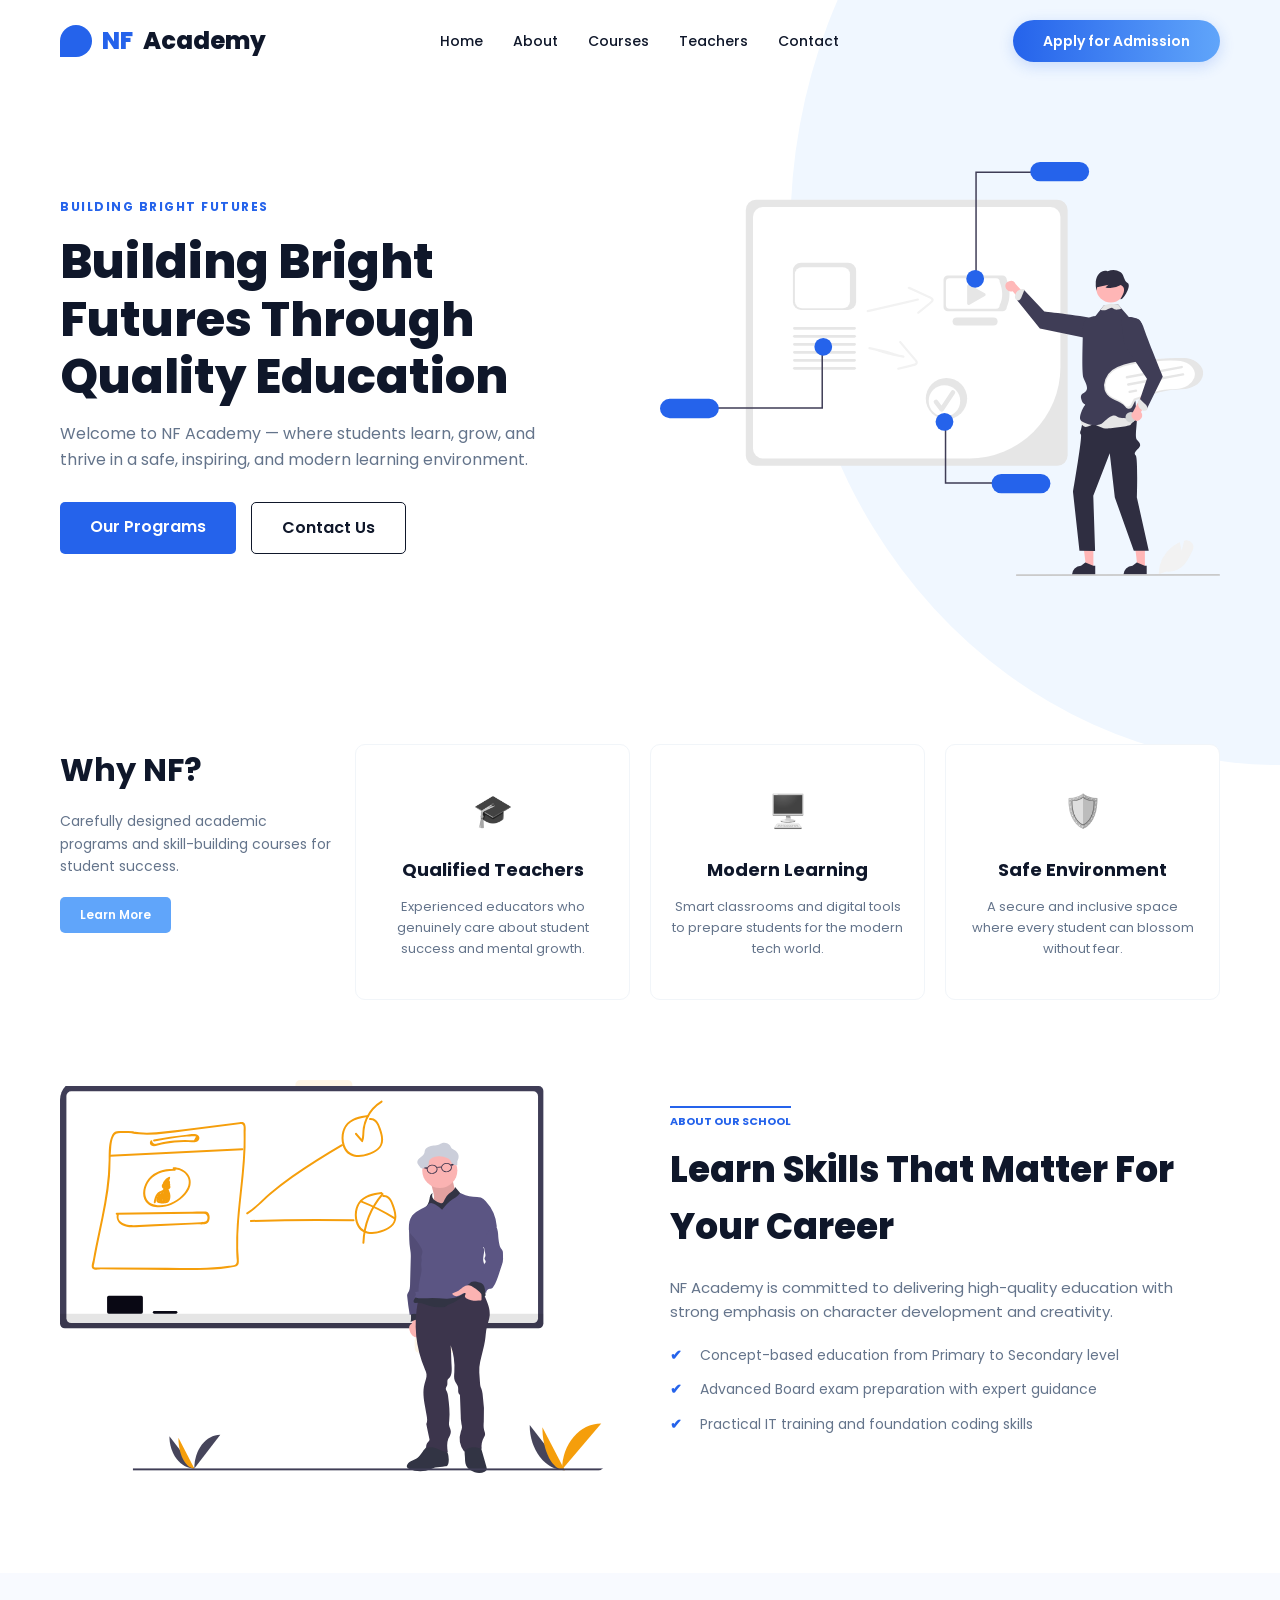
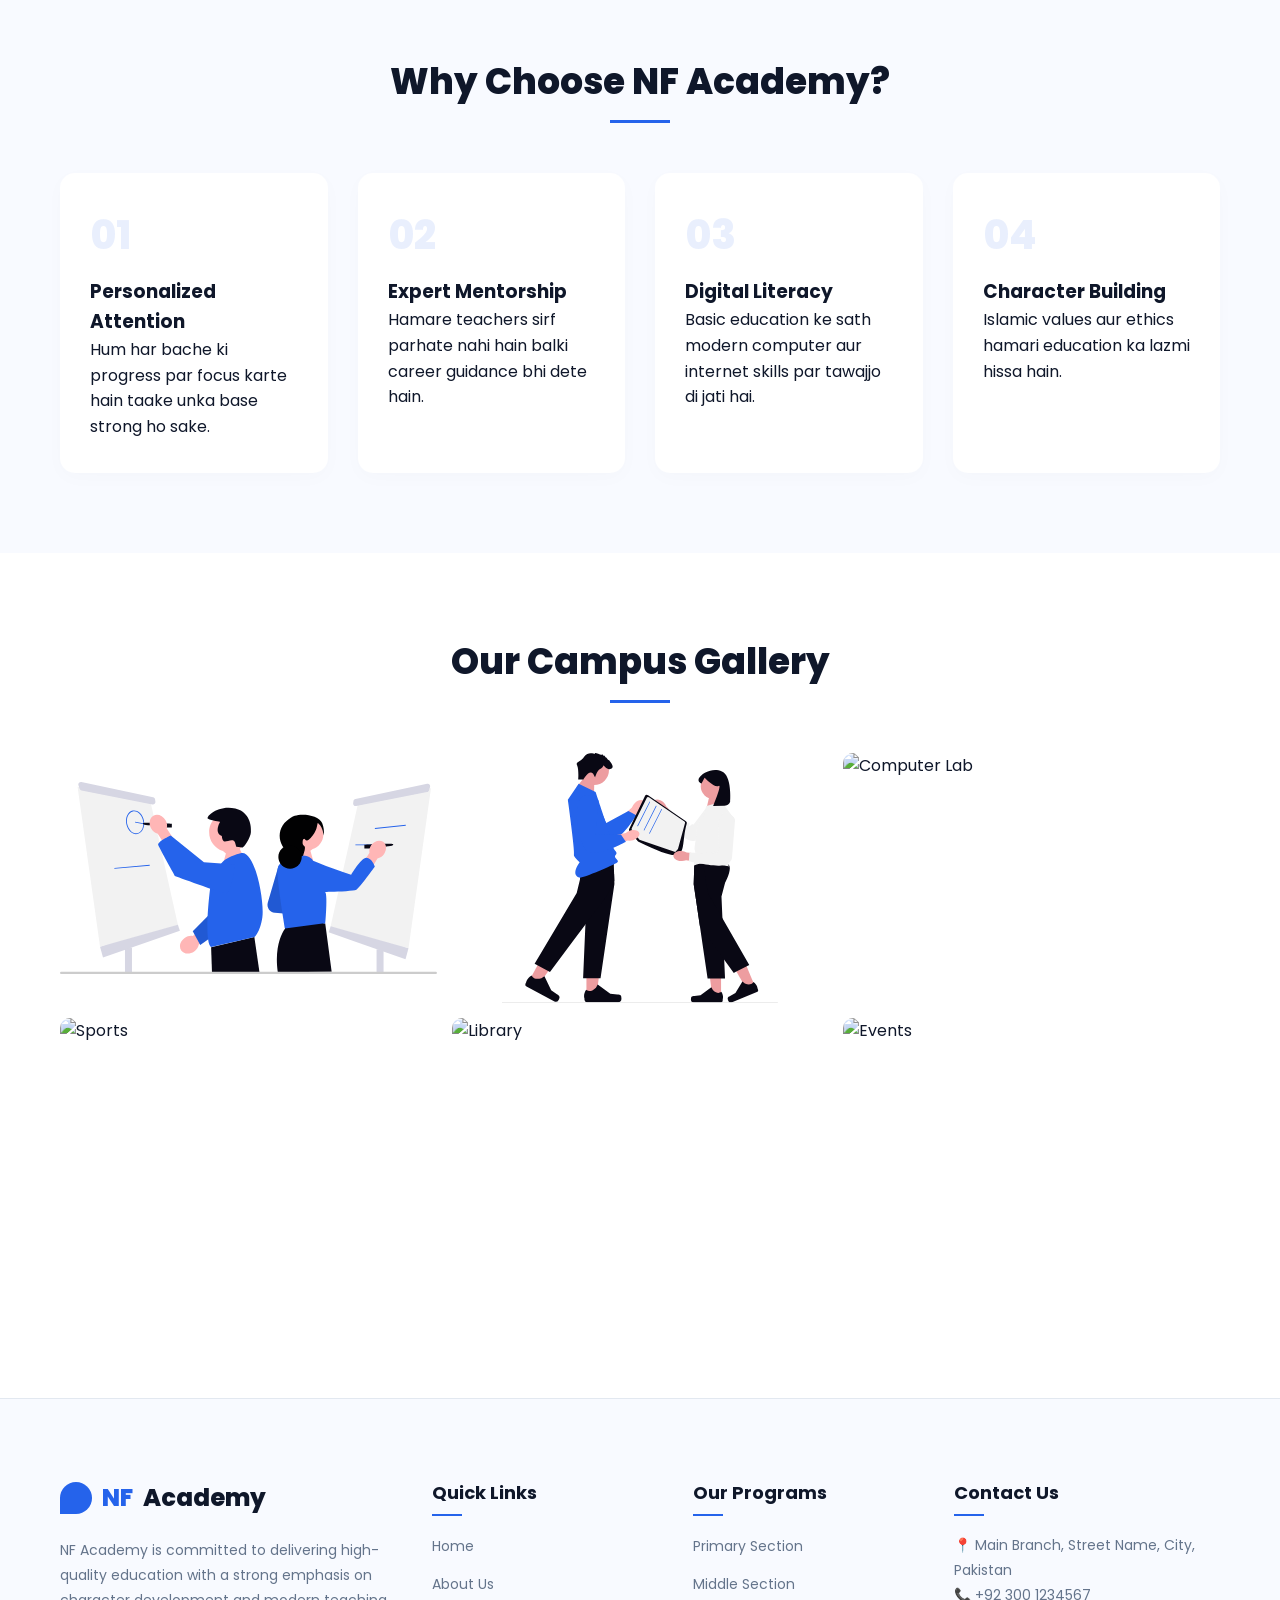
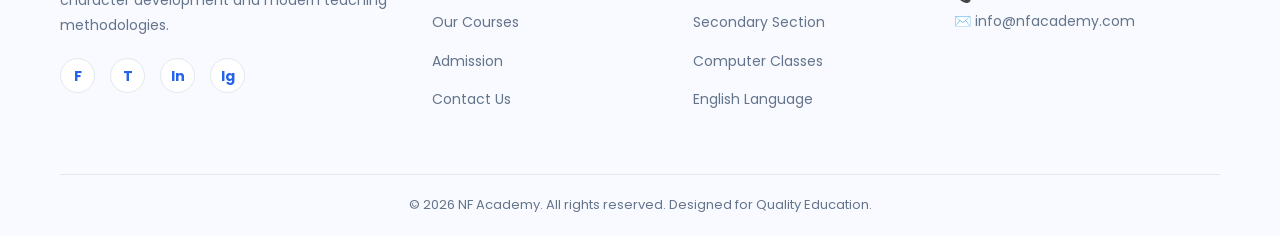
==== index.html @ ee972e34 "project init with home page designed" ====
<!DOCTYPE html>
<html lang="en">

<head>
    <meta charset="UTF-8">
    <meta name="viewport" content="width=device-width, initial-scale=1.0">
    <title>NF Academy - Quality Education</title>
    <link href="https://fonts.googleapis.com/css2?family=Poppins:wght@300;400;500;600;700;800&display=swap"
        rel="stylesheet">
    
    <link rel="stylesheet" href="style.css">
</head>

<body>

    <div class="bg-shape"></div>

    <header>
        <div class="container header-inner">
            <div class="logo">
                <div class="logo-icon"></div> <span>NF</span> Academy
            </div>
            <nav>
                <ul>
                    <li><a href="#">Home</a></li>
                    <li><a href="#">About</a></li>
                    <li><a href="#">Courses</a></li>
                    <li><a href="#">Teachers</a></li>
                    <li><a href="#">Contact</a></li>
                </ul>
            </nav>
            <a href="#" class="btn-cta">Apply for Admission</a>
        </div>
    </header>

    <section class="hero">
        <div class="container hero-grid">
            <div class="hero-content">
                <span>Building Bright Futures</span>
                <h1>Building Bright Futures Through Quality Education</h1>
                <p>Welcome to NF Academy — where students learn, grow, and thrive in a safe, inspiring, and modern
                    learning environment.</p>
                <div class="hero-btns">
                    <a href="#" class="btn-fill">Our Programs</a>
                    <a href="#" class="btn-outline">Contact Us</a>
                </div>
            </div>
            <div class="hero-img">
                <img src="undraw_teaching_58yg.svg"
                    alt="NF Academy Education">
            </div>
        </div>
    </section>

    <section class="features">
        <div class="container features-grid">
            <div class="feat-intro">
                <h2>Why NF?</h2>
                <p>Carefully designed academic programs and skill-building courses for student success.</p>
                <a href="#" class="btn-link">Learn More</a>
            </div>

            <div class="feat-card">
                <span class="icon">🎓</span>
                <h3>Qualified Teachers</h3>
                <p>Experienced educators who genuinely care about student success and mental growth.</p>
            </div>

            <div class="feat-card">
                <span class="icon">🖥️</span>
                <h3>Modern Learning</h3>
                <p>Smart classrooms and digital tools to prepare students for the modern tech world.</p>
            </div>

            <div class="feat-card">
                <span class="icon">🛡️</span>
                <h3>Safe Environment</h3>
                <p>A secure and inclusive space where every student can blossom without fear.</p>
            </div>
        </div>
    </section>

    <section class="container about-us">
        <div class="about-img">
            <img src="undraw_professor_d7zn.svg"
                alt="About Us NF Academy">
        </div>
        <div class="about-content">
            <span class="label">ABOUT OUR SCHOOL</span>
            <h2>Learn Skills That Matter For Your Career</h2>
            <p>NF Academy is committed to delivering high-quality education with strong emphasis on character
                development and creativity.</p>
            <ul class="about-list">
                <li>Concept-based education from Primary to Secondary level</li>
                <li>Advanced Board exam preparation with expert guidance</li>
                <li>Practical IT training and foundation coding skills</li>
            </ul>
        </div>
    </section>

    <section class="why-choose">
        <div class="container">
            <div class="section-header">
                <h2>Why Choose NF Academy?</h2>
                <div class="line"></div>
            </div>

            <div class="why-grid">
                <div class="why-card">
                    <span class="count">01</span>
                    <h3>Personalized Attention</h3>
                    <p>Hum har bache ki progress par focus karte hain taake unka base strong ho sake.</p>
                </div>
                <div class="why-card">
                    <span class="count">02</span>
                    <h3>Expert Mentorship</h3>
                    <p>Hamare teachers sirf parhate nahi hain balki career guidance bhi dete hain.</p>
                </div>
                <div class="why-card">
                    <span class="count">03</span>
                    <h3>Digital Literacy</h3>
                    <p>Basic education ke sath modern computer aur internet skills par tawajjo di jati hai.</p>
                </div>
                <div class="why-card">
                    <span class="count">04</span>
                    <h3>Character Building</h3>
                    <p>Islamic values aur ethics hamari education ka lazmi hissa hain.</p>
                </div>
            </div>
        </div>
    </section>

    <section class="gallery">
        <div class="container">
            <div class="section-header">
                <h2>Our Campus Gallery</h2>
                <div class="line"></div>
            </div>
            <div class="gallery-grid">
                <div class="gallery-item">
                    <img src="undraw_working-together_r43a.svg"
                        alt="Classroom">
                    <div class="gallery-overlay">Modern Classrooms</div>
                </div>
                <div class="gallery-item">
                    <img src="undraw_sharing-knowledge_2jx3.svg"
                        alt="Students">
                    <div class="gallery-overlay">Learning Environment</div>
                </div>
                <div class="gallery-item">
                    <img src="https://images.unsplash.com/photo-1531297484001-80022131f5a1?auto=format&fit=crop&w=500"
                        alt="Computer Lab">
                    <div class="gallery-overlay">Computer Lab</div>
                </div>
                <div class="gallery-item">
                    <img src="https://images.unsplash.com/photo-1544367567-0f2fcb009e0b?auto=format&fit=crop&w=500"
                        alt="Sports">
                    <div class="gallery-overlay">Co-curricular Activities</div>
                </div>
                <div class="gallery-item">
                    <img src="https://images.unsplash.com/photo-1523050854058-8df90110c9f1?auto=format&fit=crop&w=500"
                        alt="Library">
                    <div class="gallery-overlay">Academy Library</div>
                </div>
                <div class="gallery-item">
                    <img src="https://images.unsplash.com/photo-1516321318423-f06f85e504b3?auto=format&fit=crop&w=500"
                        alt="Events">
                    <div class="gallery-overlay">Annual Events</div>
                </div>
            </div>
        </div>
    </section>

    <footer>
        <div class="container">
            <div class="footer-grid">
                <div class="footer-col">
                    <div class="logo" style="margin-bottom: 20px;">
                        <div class="logo-icon"></div> <span>NF</span> Academy
                    </div>
                    <p>NF Academy is committed to delivering high-quality education with a strong emphasis on character
                        development and modern teaching methodologies.</p>
                    <div class="footer-social">
                        <a href="#" class="social-icon">F</a>
                        <a href="#" class="social-icon">T</a>
                        <a href="#" class="social-icon">In</a>
                        <a href="#" class="social-icon">Ig</a>
                    </div>
                </div>

                <div class="footer-col">
                    <h4>Quick Links</h4>
                    <ul>
                        <li><a href="#">Home</a></li>
                        <li><a href="#about">About Us</a></li>
                        <li><a href="#courses">Our Courses</a></li>
                        <li><a href="#">Admission</a></li>
                        <li><a href="#">Contact Us</a></li>
                    </ul>
                </div>

                <div class="footer-col">
                    <h4>Our Programs</h4>
                    <ul>
                        <li><a href="#">Primary Section</a></li>
                        <li><a href="#">Middle Section</a></li>
                        <li><a href="#">Secondary Section</a></li>
                        <li><a href="#">Computer Classes</a></li>
                        <li><a href="#">English Language</a></li>
                    </ul>
                </div>

                <div class="footer-col">
                    <h4>Contact Us</h4>
                    <p>📍 Main Branch, Street Name, City, Pakistan</p>
                    <p>📞 +92 300 1234567</p>
                    <p>✉️ info@nfacademy.com</p>
                </div>
            </div>

            <div class="footer-bottom">
                <p>&copy; 2026 NF Academy. All rights reserved. Designed for Quality Education.</p>
            </div>
        </div>
    </footer>

</body>

</html>
---- style.css ----
/* --- VARIABLES & RESET --- */
        :root {
            --primary: #2563eb;
            /* Modern Blue */
            --primary-dark: #1d4ed8;
            --accent: #60a5fa;
            /* Light Blue */
            --dark-blue: #0f172a;
            /* Headings */
            --text-gray: #64748b;
            --bg-light: #f8faff;
            --white: #ffffff;
        }

        * {
            margin: 0;
            padding: 0;
            box-sizing: border-box;
        }

        body {
            font-family: 'Poppins', sans-serif;
            color: var(--dark-blue);
            background: var(--white);
            overflow-x: hidden;
            line-height: 1.6;
        }

        .container {
            max-width: 1200px;
            margin: 0 auto;
            padding: 0 20px;
            position: relative;
        }

        a {
            text-decoration: none;
            transition: 0.3s;
        }

        ul {
            list-style: none;
        }

        /* --- BACKGROUND SHAPE --- */
        .bg-shape {
            position: absolute;
            top: 0;
            right: 0;
            width: 45%;
            height: 85%;
            background: #f0f7ff;
            clip-path: ellipse(85% 70% at 100% 30%);
            z-index: -1;
        }

        /* --- HEADER --- */
        header {
            padding: 20px 0;
        }

        .header-inner {
            display: flex;
            justify-content: space-between;
            align-items: center;
        }

        .logo {
            font-size: 24px;
            font-weight: 800;
            display: flex;
            align-items: center;
            gap: 10px;
        }

        .logo-icon {
            width: 32px;
            height: 32px;
            background: var(--primary);
            border-radius: 50% 50% 50% 0;
        }

        .logo span {
            color: var(--primary);
        }

        nav ul {
            display: flex;
            gap: 30px;
        }

        nav a {
            color: var(--dark-blue);
            font-weight: 500;
            font-size: 14px;
        }

        nav a:hover {
            color: var(--primary);
        }

        .btn-cta {
            background: linear-gradient(90deg, var(--primary), var(--accent));
            color: white;
            padding: 10px 30px;
            border-radius: 25px;
            font-weight: 600;
            font-size: 14px;
            box-shadow: 0 4px 15px rgba(37, 99, 235, 0.2);
        }

        .btn-cta:hover {
            transform: translateY(-2px);
        }

        /* --- HERO SECTION --- */
        .hero {
            padding: 80px 0;
        }

        .hero-grid {
            display: grid;
            grid-template-columns: 1fr 1fr;
            align-items: center;
            gap: 40px;
        }

        .hero-content span {
            color: var(--primary);
            font-size: 12px;
            font-weight: 700;
            letter-spacing: 1.5px;
            text-transform: uppercase;
        }

        .hero-content h1 {
            font-size: 48px;
            line-height: 1.2;
            margin: 15px 0;
            font-weight: 800;
        }

        .hero-content p {
            color: var(--text-gray);
            margin-bottom: 30px;
            font-size: 16px;
            max-width: 500px;
        }

        .hero-btns {
            display: flex;
            gap: 15px;
        }

        .btn-fill {
            background: var(--primary);
            color: white;
            padding: 12px 30px;
            border-radius: 5px;
            font-weight: 600;
        }

        .btn-fill:hover {
            background: var(--primary-dark);
        }

        .btn-outline {
            border: 1.5px solid var(--dark-blue);
            color: var(--dark-blue);
            padding: 12px 30px;
            border-radius: 5px;
            font-weight: 600;
        }

        .btn-outline:hover {
            background: var(--dark-blue);
            color: #fff;
        }

        .hero-img img {
            width: 100%;
            height: auto;
        }

        /* --- FEATURES --- */
        .features {
            padding: 80px 0;
        }

        .features-grid {
            display: grid;
            grid-template-columns: 1fr 1fr 1fr 1fr;
            gap: 20px;
        }

        .feat-intro h2 {
            font-size: 32px;
            margin-bottom: 15px;
            font-weight: 700;
        }

        .feat-intro p {
            color: var(--text-gray);
            font-size: 14px;
            margin-bottom: 20px;
        }

        .btn-link {
            background: var(--accent);
            color: white;
            padding: 8px 20px;
            border-radius: 5px;
            font-size: 12px;
            font-weight: 600;
            display: inline-block;
        }

        .feat-card {
            padding: 40px 20px;
            border: 1px solid #f1f5f9;
            text-align: center;
            background: white;
            border-radius: 10px;
            transition: 0.3s;
        }

        .feat-card:hover {
            border-color: var(--primary);
            transform: translateY(-10px);
            box-shadow: 0 15px 30px rgba(37, 99, 235, 0.08);
        }

        .feat-card .icon {
            font-size: 32px;
            margin-bottom: 20px;
            display: block;
            filter: grayscale(100%);
            transition: 0.3s;
        }

        .feat-card:hover .icon {
            filter: grayscale(0%);
        }

        .feat-card h3 {
            font-size: 18px;
            margin-bottom: 12px;
            font-weight: 700;
        }

        .feat-card p {
            font-size: 13px;
            color: var(--text-gray);
        }

        /* --- ABOUT US --- */
        .about-us {
            padding-bottom: 100px;
            display: flex;
            align-items: center;
            gap: 60px;
        }

        .about-img {
            flex: 1;
        }

        .about-img img {
            width: 100%;
            border-radius: 20px;
            display: block;
        }

        .about-content {
            flex: 1;
        }

        .label {
            color: var(--primary);
            font-size: 11px;
            font-weight: 700;
            border-top: 2px solid var(--primary);
            display: inline-block;
            padding-top: 5px;
            margin-bottom: 10px;
        }

        .about-content h2 {
            font-size: 36px;
            margin-bottom: 20px;
            font-weight: 800;
        }

        .about-content p {
            color: var(--text-gray);
            font-size: 15px;
            margin-bottom: 20px;
        }

        .about-list li {
            margin-bottom: 12px;
            position: relative;
            padding-left: 30px;
            font-size: 14px;
            color: var(--text-gray);
        }

        .about-list li::before {
            content: '✔';
            position: absolute;
            left: 0;
            color: var(--primary);
            font-weight: 900;
        }

        /* --- WHY CHOOSE US --- */
        .why-choose {
            padding: 80px 0;
            background-color: var(--bg-light);
        }

        .section-header {
            text-align: center;
            margin-bottom: 50px;
        }

        .section-header h2 {
            font-size: 36px;
            font-weight: 800;
            margin-bottom: 10px;
        }

        .section-header .line {
            width: 60px;
            height: 3px;
            background: var(--primary);
            margin: 0 auto;
        }

        .why-grid {
            display: grid;
            grid-template-columns: repeat(auto-fit, minmax(250px, 1fr));
            gap: 30px;
        }

        .why-card {
            background: #fff;
            padding: 30px;
            border-radius: 15px;
            box-shadow: 0 5px 20px rgba(0, 0, 0, 0.02);
            transition: 0.3s;
            border-bottom: 3px solid transparent;
        }

        .why-card:hover {
            transform: translateY(-10px);
            border-bottom: 3px solid var(--primary);
        }

        .why-card .count {
            font-size: 40px;
            font-weight: 800;
            color: rgba(37, 99, 235, 0.1);
            margin-bottom: 10px;
            display: block;
        }

        /* --- GALLERY --- */
        .gallery {
            padding: 80px 0;
        }

        .gallery-grid {
            display: grid;
            grid-template-columns: repeat(auto-fit, minmax(280px, 1fr));
            gap: 15px;
        }

        .gallery-item {
            height: 250px;
            overflow: hidden;
            border-radius: 10px;
            position: relative;
        }

        .gallery-item img {
            width: 100%;
            height: 100%;
            object-fit: contain;
            transition: 0.5s;
        }

        .gallery-overlay {
            position: absolute;
            top: 0;
            left: 0;
            width: 100%;
            height: 100%;
            background: rgba(37, 99, 235, 0.8);
            display: flex;
            align-items: center;
            justify-content: center;
            opacity: 0;
            transition: 0.3s;
            color: white;
            font-weight: 600;
        }

        .gallery-item:hover img {
            transform: scale(1.1);
        }

        .gallery-item:hover .gallery-overlay {
            opacity: 1;
        }

        /* --- FOOTER --- */
        footer {
            background-color: #f8faff;
            padding: 80px 0 20px;
            margin-top: 50px;
            border-top: 1px solid #e2e8f0;
        }

        .footer-grid {
            display: grid;
            grid-template-columns: 1.5fr 1fr 1fr 1.2fr;
            gap: 40px;
            margin-bottom: 50px;
        }

        .footer-col h4 {
            font-size: 18px;
            font-weight: 700;
            margin-bottom: 25px;
            color: var(--dark-blue);
            position: relative;
        }

        .footer-col h4::after {
            content: '';
            position: absolute;
            left: 0;
            bottom: -8px;
            width: 30px;
            height: 2px;
            background: var(--primary);
        }

        .footer-col p,
        .footer-col ul li a {
            color: var(--text-gray);
            font-size: 14px;
            line-height: 1.8;
        }

        .footer-col ul li {
            margin-bottom: 12px;
        }

        .footer-col ul li a:hover {
            color: var(--primary);
            padding-left: 5px;
        }

        .footer-social {
            display: flex;
            gap: 15px;
            margin-top: 20px;
        }

        .social-icon {
            width: 35px;
            height: 35px;
            background: #fff;
            border: 1px solid #e2e8f0;
            display: flex;
            align-items: center;
            justify-content: center;
            border-radius: 50%;
            color: var(--primary);
            font-weight: bold;
            font-size: 14px;
        }

        .social-icon:hover {
            background: var(--primary);
            color: #fff;
            border-color: var(--primary);
        }

        .footer-bottom {
            border-top: 1px solid #e2e8f0;
            padding-top: 20px;
            text-align: center;
            color: var(--text-gray);
            font-size: 13px;
        }
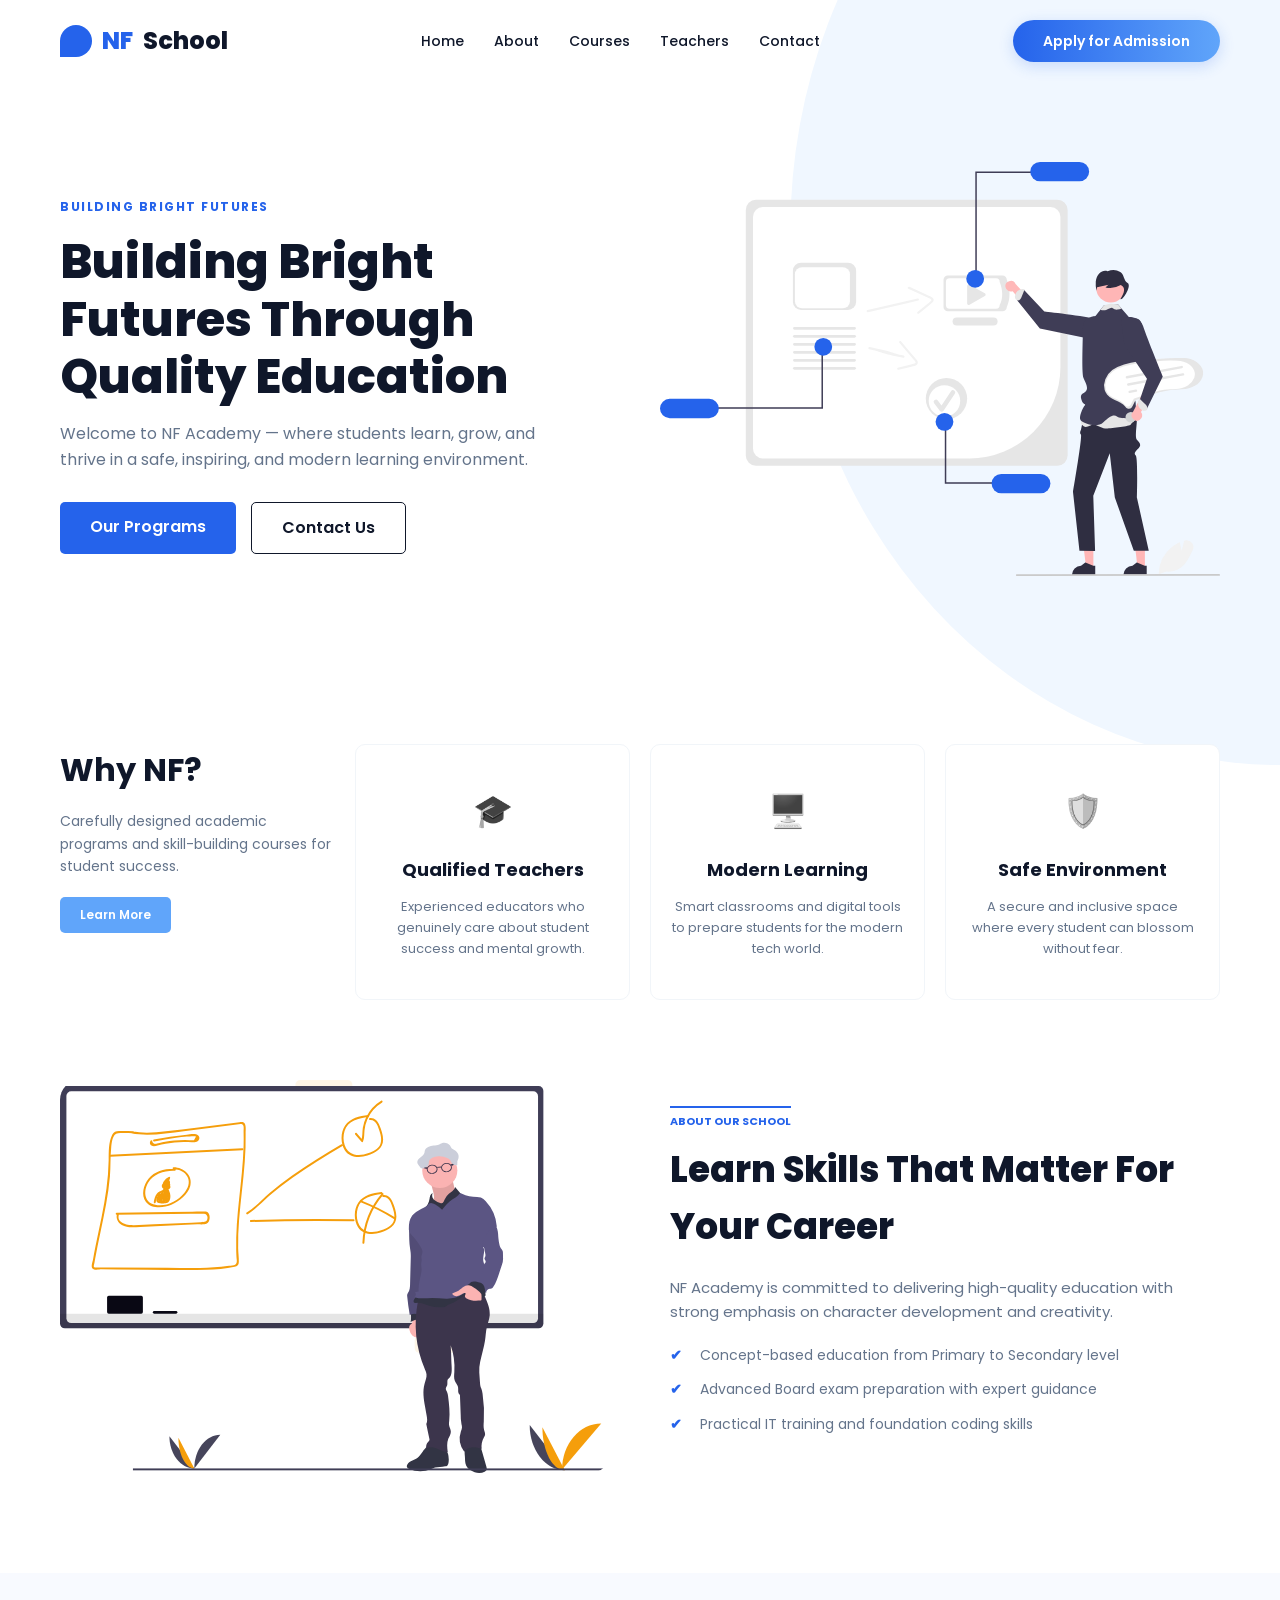
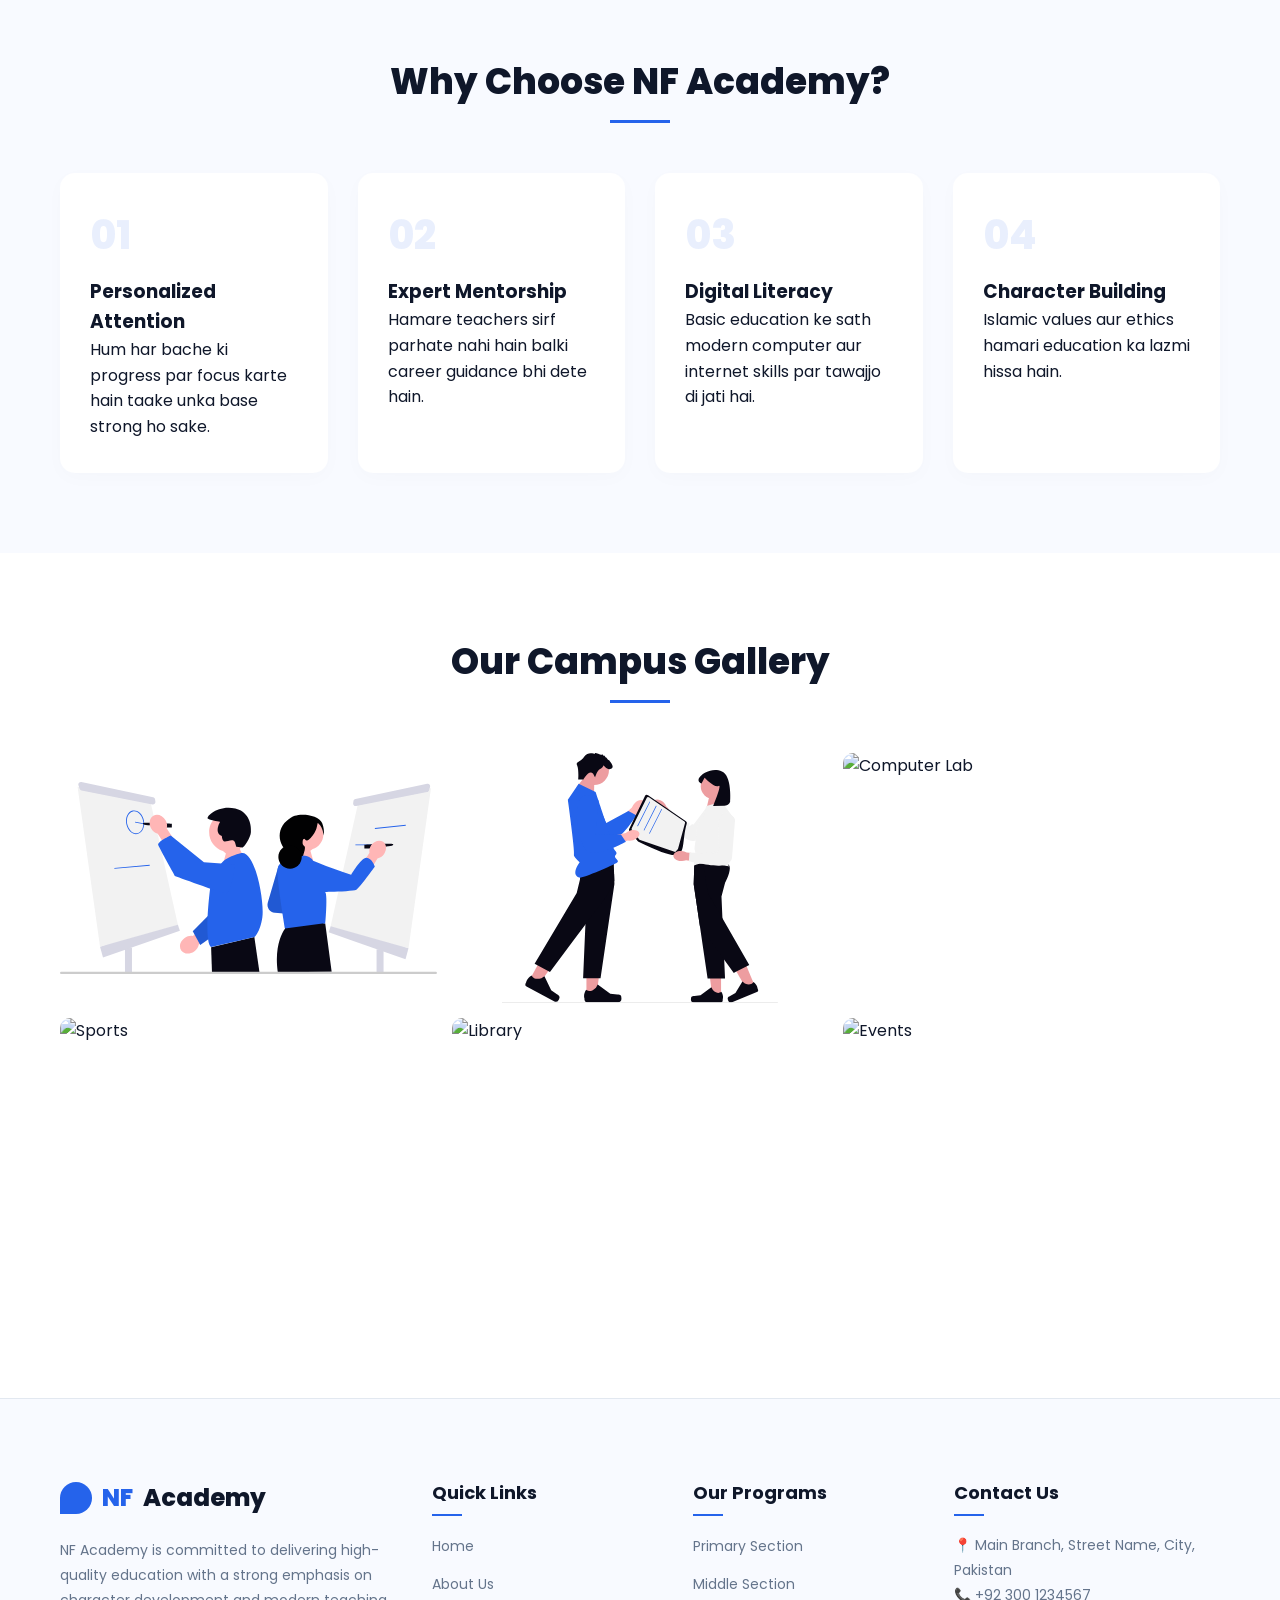
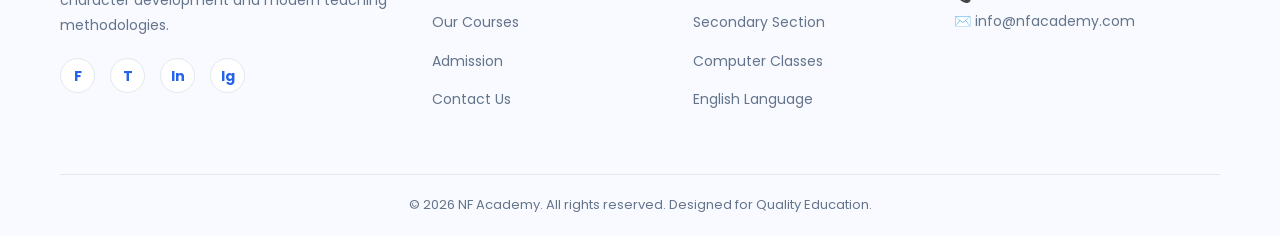
==== commit 10d46c58: "title changed" ====
--- a/index.html
+++ b/index.html
@@ -18,7 +18,7 @@
     <header>
         <div class="container header-inner">
             <div class="logo">
-                <div class="logo-icon"></div> <span>NF</span> Academy
+                <div class="logo-icon"></div> <span>NF</span> School
             </div>
             <nav>
                 <ul>
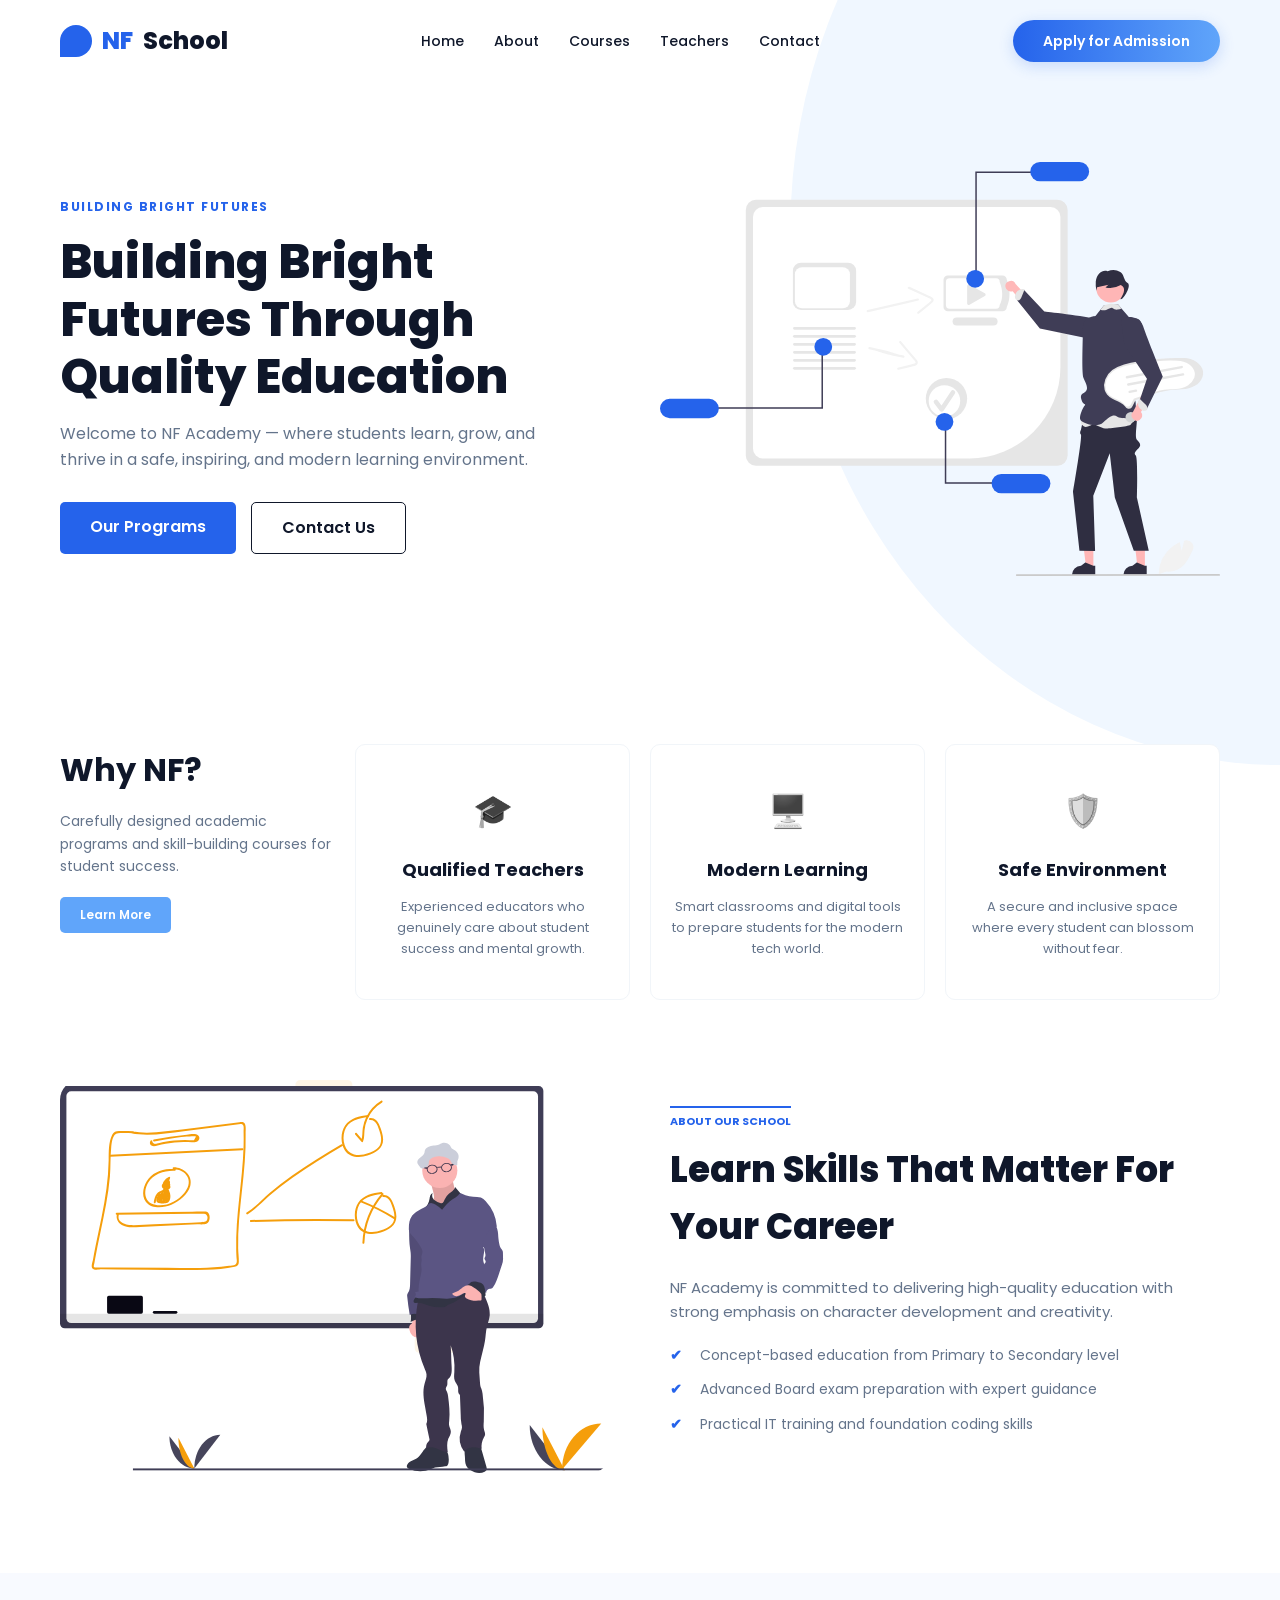
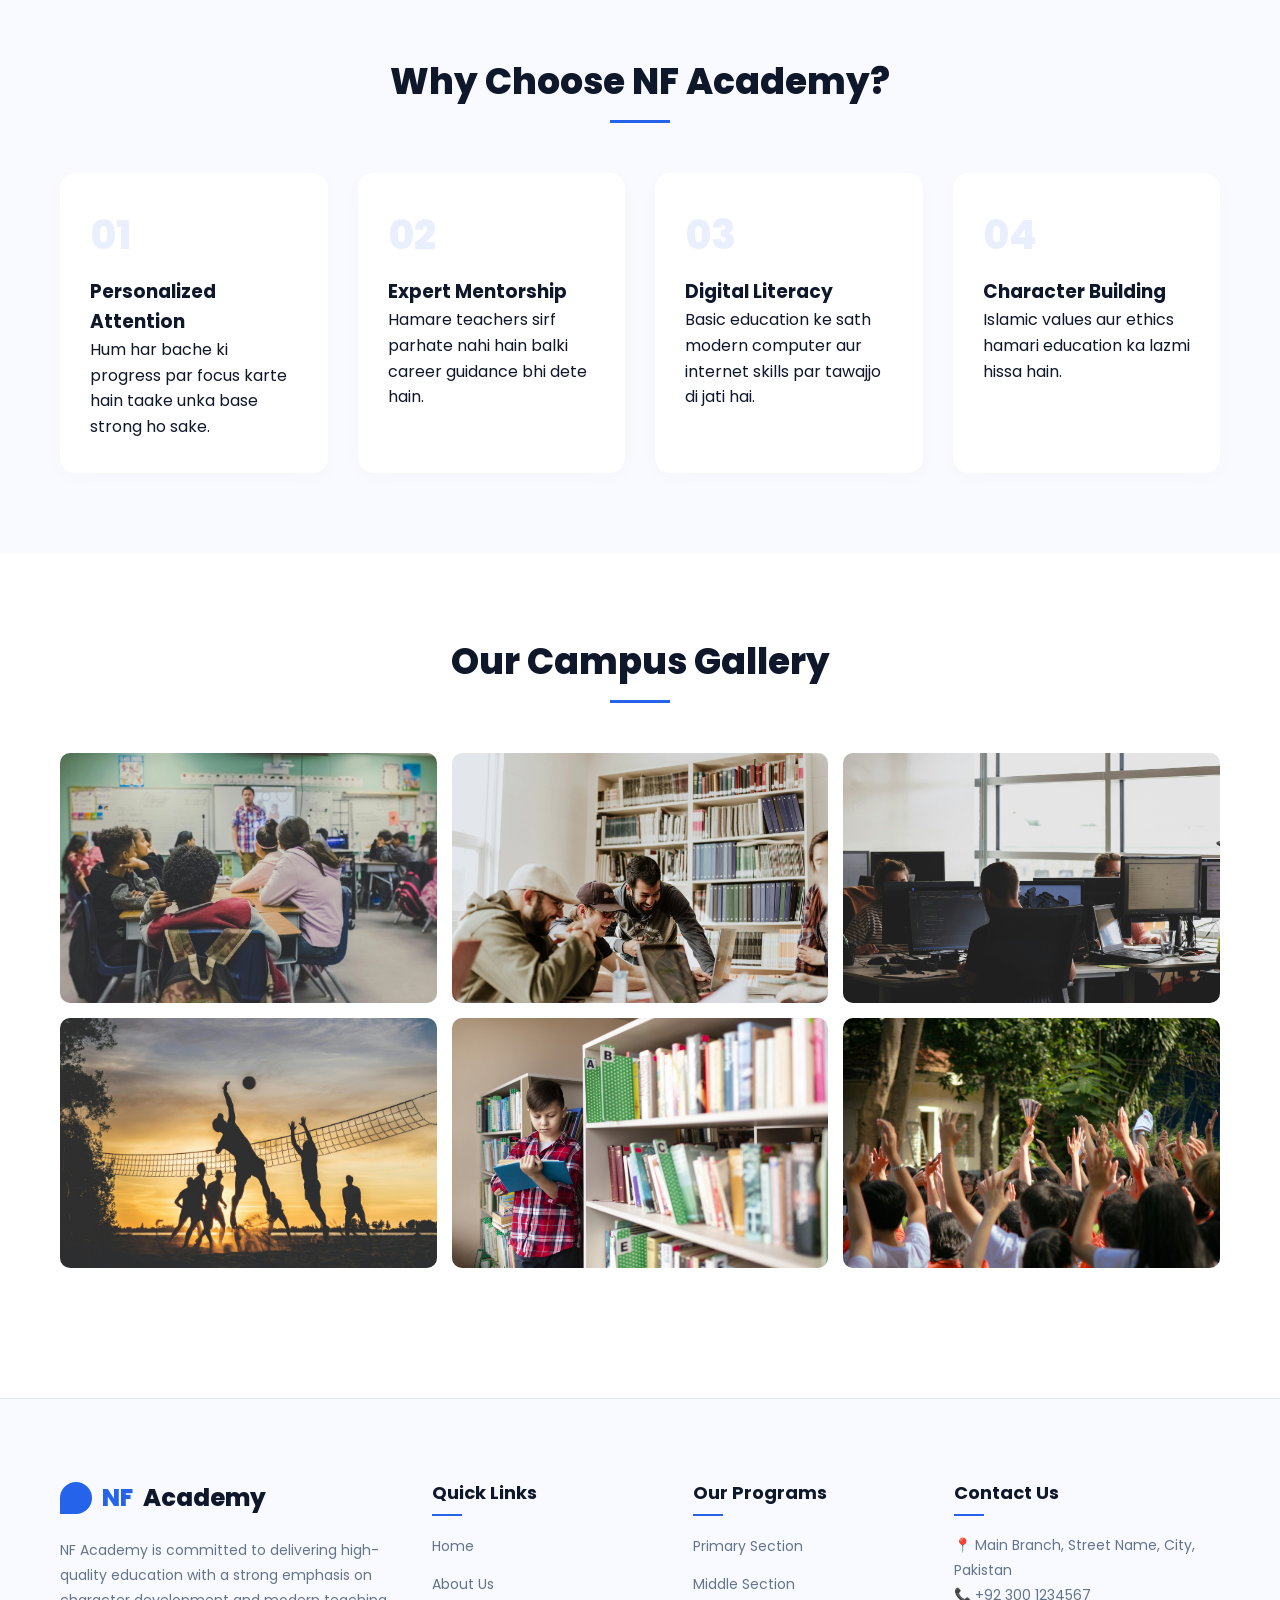
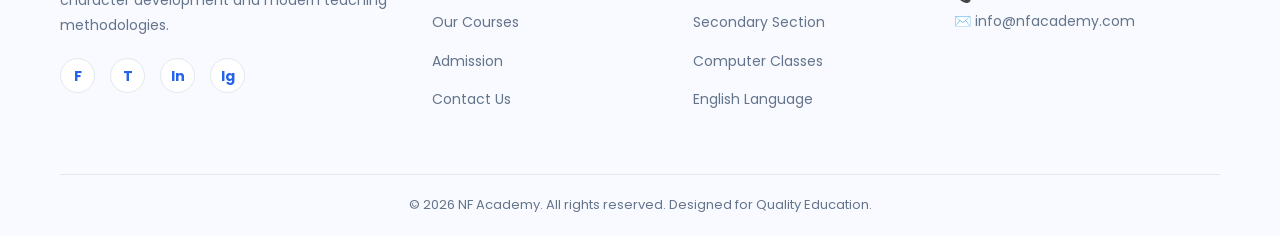
==== commit 1ad31550: "workupdate" ====
--- a/index.html
+++ b/index.html
@@ -9,29 +9,37 @@
         rel="stylesheet">
     
     <link rel="stylesheet" href="style.css">
+    <link rel="stylesheet" href="responsive.css">
 </head>
 
 <body>
 
     <div class="bg-shape"></div>
 
-    <header>
-        <div class="container header-inner">
-            <div class="logo">
-                <div class="logo-icon"></div> <span>NF</span> School
-            </div>
-            <nav>
-                <ul>
-                    <li><a href="#">Home</a></li>
-                    <li><a href="#">About</a></li>
-                    <li><a href="#">Courses</a></li>
-                    <li><a href="#">Teachers</a></li>
-                    <li><a href="#">Contact</a></li>
-                </ul>
-            </nav>
-            <a href="#" class="btn-cta">Apply for Admission</a>
-        </div>
-    </header>
+   <header>
+    <div class="container header-inner">
+        <div class="logo">
+            <div class="logo-icon"></div> <span>NF</span> School
+        </div>
+        
+        <div class="menu-toggle">
+            <div class="bar"></div>
+            <div class="bar"></div>
+            <div class="bar"></div>
+        </div>
+
+        <nav>
+            <ul>
+                <li><a href="index.html">Home</a></li>
+                <li><a href="about.html">About</a></li>
+                <li><a href="course.html">Courses</a></li>
+                <li><a href="Teachers.html">Teachers</a></li>
+                <li><a href="Contacts.html">Contact</a></li>
+            </ul>
+        </nav>
+        <a href="#" class="btn-cta">Apply for Admission</a>
+    </div>
+</header>
 
     <section class="hero">
         <div class="container hero-grid">
@@ -46,7 +54,7 @@
                 </div>
             </div>
             <div class="hero-img">
-                <img src="undraw_teaching_58yg.svg"
+                <img src="images/undraw_teaching_58yg.svg"
                     alt="NF Academy Education">
             </div>
         </div>
@@ -82,7 +90,7 @@
 
     <section class="container about-us">
         <div class="about-img">
-            <img src="undraw_professor_d7zn.svg"
+            <img src="images/undraw_professor_d7zn.svg"
                 alt="About Us NF Academy">
         </div>
         <div class="about-content">
@@ -138,32 +146,32 @@
             </div>
             <div class="gallery-grid">
                 <div class="gallery-item">
-                    <img src="undraw_working-together_r43a.svg"
+                    <img src="images/kenny-eliason-zFSo6bnZJTw-unsplash.webp"
                         alt="Classroom">
                     <div class="gallery-overlay">Modern Classrooms</div>
                 </div>
                 <div class="gallery-item">
-                    <img src="undraw_sharing-knowledge_2jx3.svg"
+                    <img src="images/priscilla-du-preez-XkKCui44iM0-unsplash.webp"
                         alt="Students">
                     <div class="gallery-overlay">Learning Environment</div>
                 </div>
                 <div class="gallery-item">
-                    <img src="https://images.unsplash.com/photo-1531297484001-80022131f5a1?auto=format&fit=crop&w=500"
+                    <img src="images/sigmund-Fa9b57hffnM-unsplash.webp"
                         alt="Computer Lab">
                     <div class="gallery-overlay">Computer Lab</div>
                 </div>
                 <div class="gallery-item">
-                    <img src="https://images.unsplash.com/photo-1544367567-0f2fcb009e0b?auto=format&fit=crop&w=500"
+                    <img src="images/jannes-glas-0NaQQsLWLkA-unsplash.webp"
                         alt="Sports">
                     <div class="gallery-overlay">Co-curricular Activities</div>
                 </div>
                 <div class="gallery-item">
-                    <img src="https://images.unsplash.com/photo-1523050854058-8df90110c9f1?auto=format&fit=crop&w=500"
+                    <img src="images/boy-reading-shelves.webp"
                         alt="Library">
                     <div class="gallery-overlay">Academy Library</div>
                 </div>
                 <div class="gallery-item">
-                    <img src="https://images.unsplash.com/photo-1516321318423-f06f85e504b3?auto=format&fit=crop&w=500"
+                    <img src="images/h-u-phu-6qt7cVSN6uc-unsplash.webp"
                         alt="Events">
                     <div class="gallery-overlay">Annual Events</div>
                 </div>
@@ -223,7 +231,8 @@
             </div>
         </div>
     </footer>
-
+  <script src="https://code.jquery.com/jquery-3.7.1.min.js"></script>
+<script src="js/script.js"></script>
 </body>
 
 </html>
--- a/style.css
+++ b/style.css
@@ -1,498 +1,1102 @@
-/* --- VARIABLES & RESET --- */
-        :root {
-            --primary: #2563eb;
-            /* Modern Blue */
-            --primary-dark: #1d4ed8;
-            --accent: #60a5fa;
-            /* Light Blue */
-            --dark-blue: #0f172a;
-            /* Headings */
-            --text-gray: #64748b;
-            --bg-light: #f8faff;
-            --white: #ffffff;
-        }
-
-        * {
-            margin: 0;
-            padding: 0;
-            box-sizing: border-box;
-        }
-
-        body {
-            font-family: 'Poppins', sans-serif;
-            color: var(--dark-blue);
-            background: var(--white);
-            overflow-x: hidden;
-            line-height: 1.6;
-        }
-
-        .container {
-            max-width: 1200px;
-            margin: 0 auto;
-            padding: 0 20px;
-            position: relative;
-        }
-
-        a {
-            text-decoration: none;
-            transition: 0.3s;
-        }
-
-        ul {
-            list-style: none;
-        }
-
-        /* --- BACKGROUND SHAPE --- */
-        .bg-shape {
-            position: absolute;
-            top: 0;
-            right: 0;
-            width: 45%;
-            height: 85%;
-            background: #f0f7ff;
-            clip-path: ellipse(85% 70% at 100% 30%);
-            z-index: -1;
-        }
-
-        /* --- HEADER --- */
-        header {
-            padding: 20px 0;
-        }
-
-        .header-inner {
-            display: flex;
-            justify-content: space-between;
-            align-items: center;
-        }
-
-        .logo {
-            font-size: 24px;
-            font-weight: 800;
-            display: flex;
-            align-items: center;
-            gap: 10px;
-        }
-
-        .logo-icon {
-            width: 32px;
-            height: 32px;
-            background: var(--primary);
-            border-radius: 50% 50% 50% 0;
-        }
-
-        .logo span {
-            color: var(--primary);
-        }
-
-        nav ul {
-            display: flex;
-            gap: 30px;
-        }
-
-        nav a {
-            color: var(--dark-blue);
-            font-weight: 500;
-            font-size: 14px;
-        }
-
-        nav a:hover {
-            color: var(--primary);
-        }
-
-        .btn-cta {
-            background: linear-gradient(90deg, var(--primary), var(--accent));
-            color: white;
-            padding: 10px 30px;
-            border-radius: 25px;
-            font-weight: 600;
-            font-size: 14px;
-            box-shadow: 0 4px 15px rgba(37, 99, 235, 0.2);
-        }
-
-        .btn-cta:hover {
-            transform: translateY(-2px);
-        }
-
-        /* --- HERO SECTION --- */
-        .hero {
-            padding: 80px 0;
-        }
-
-        .hero-grid {
-            display: grid;
-            grid-template-columns: 1fr 1fr;
-            align-items: center;
-            gap: 40px;
-        }
-
-        .hero-content span {
-            color: var(--primary);
-            font-size: 12px;
-            font-weight: 700;
-            letter-spacing: 1.5px;
-            text-transform: uppercase;
-        }
-
-        .hero-content h1 {
-            font-size: 48px;
-            line-height: 1.2;
-            margin: 15px 0;
-            font-weight: 800;
-        }
-
-        .hero-content p {
-            color: var(--text-gray);
-            margin-bottom: 30px;
-            font-size: 16px;
-            max-width: 500px;
-        }
-
-        .hero-btns {
-            display: flex;
-            gap: 15px;
-        }
-
-        .btn-fill {
-            background: var(--primary);
-            color: white;
-            padding: 12px 30px;
-            border-radius: 5px;
-            font-weight: 600;
-        }
-
-        .btn-fill:hover {
-            background: var(--primary-dark);
-        }
-
-        .btn-outline {
-            border: 1.5px solid var(--dark-blue);
-            color: var(--dark-blue);
-            padding: 12px 30px;
-            border-radius: 5px;
-            font-weight: 600;
-        }
-
-        .btn-outline:hover {
-            background: var(--dark-blue);
-            color: #fff;
-        }
-
-        .hero-img img {
-            width: 100%;
-            height: auto;
-        }
-
-        /* --- FEATURES --- */
-        .features {
-            padding: 80px 0;
-        }
-
-        .features-grid {
-            display: grid;
-            grid-template-columns: 1fr 1fr 1fr 1fr;
-            gap: 20px;
-        }
-
-        .feat-intro h2 {
-            font-size: 32px;
-            margin-bottom: 15px;
-            font-weight: 700;
-        }
-
-        .feat-intro p {
-            color: var(--text-gray);
-            font-size: 14px;
-            margin-bottom: 20px;
-        }
-
-        .btn-link {
-            background: var(--accent);
-            color: white;
-            padding: 8px 20px;
-            border-radius: 5px;
-            font-size: 12px;
-            font-weight: 600;
-            display: inline-block;
-        }
-
-        .feat-card {
-            padding: 40px 20px;
-            border: 1px solid #f1f5f9;
-            text-align: center;
-            background: white;
-            border-radius: 10px;
-            transition: 0.3s;
-        }
-
-        .feat-card:hover {
-            border-color: var(--primary);
-            transform: translateY(-10px);
-            box-shadow: 0 15px 30px rgba(37, 99, 235, 0.08);
-        }
-
-        .feat-card .icon {
-            font-size: 32px;
-            margin-bottom: 20px;
-            display: block;
-            filter: grayscale(100%);
-            transition: 0.3s;
-        }
-
-        .feat-card:hover .icon {
-            filter: grayscale(0%);
-        }
-
-        .feat-card h3 {
-            font-size: 18px;
-            margin-bottom: 12px;
-            font-weight: 700;
-        }
-
-        .feat-card p {
-            font-size: 13px;
-            color: var(--text-gray);
-        }
-
-        /* --- ABOUT US --- */
-        .about-us {
-            padding-bottom: 100px;
-            display: flex;
-            align-items: center;
-            gap: 60px;
-        }
-
-        .about-img {
-            flex: 1;
-        }
-
-        .about-img img {
-            width: 100%;
-            border-radius: 20px;
-            display: block;
-        }
-
-        .about-content {
-            flex: 1;
-        }
-
-        .label {
-            color: var(--primary);
-            font-size: 11px;
-            font-weight: 700;
-            border-top: 2px solid var(--primary);
-            display: inline-block;
-            padding-top: 5px;
-            margin-bottom: 10px;
-        }
-
-        .about-content h2 {
-            font-size: 36px;
-            margin-bottom: 20px;
-            font-weight: 800;
-        }
-
-        .about-content p {
-            color: var(--text-gray);
-            font-size: 15px;
-            margin-bottom: 20px;
-        }
-
-        .about-list li {
-            margin-bottom: 12px;
-            position: relative;
-            padding-left: 30px;
-            font-size: 14px;
-            color: var(--text-gray);
-        }
-
-        .about-list li::before {
-            content: '✔';
-            position: absolute;
-            left: 0;
-            color: var(--primary);
-            font-weight: 900;
-        }
-
-        /* --- WHY CHOOSE US --- */
-        .why-choose {
-            padding: 80px 0;
-            background-color: var(--bg-light);
-        }
-
-        .section-header {
-            text-align: center;
-            margin-bottom: 50px;
-        }
-
-        .section-header h2 {
-            font-size: 36px;
-            font-weight: 800;
-            margin-bottom: 10px;
-        }
-
-        .section-header .line {
-            width: 60px;
-            height: 3px;
-            background: var(--primary);
-            margin: 0 auto;
-        }
-
-        .why-grid {
-            display: grid;
-            grid-template-columns: repeat(auto-fit, minmax(250px, 1fr));
-            gap: 30px;
-        }
-
-        .why-card {
-            background: #fff;
-            padding: 30px;
-            border-radius: 15px;
-            box-shadow: 0 5px 20px rgba(0, 0, 0, 0.02);
-            transition: 0.3s;
-            border-bottom: 3px solid transparent;
-        }
-
-        .why-card:hover {
-            transform: translateY(-10px);
-            border-bottom: 3px solid var(--primary);
-        }
-
-        .why-card .count {
-            font-size: 40px;
-            font-weight: 800;
-            color: rgba(37, 99, 235, 0.1);
-            margin-bottom: 10px;
-            display: block;
-        }
-
-        /* --- GALLERY --- */
-        .gallery {
-            padding: 80px 0;
-        }
-
-        .gallery-grid {
-            display: grid;
-            grid-template-columns: repeat(auto-fit, minmax(280px, 1fr));
-            gap: 15px;
-        }
-
-        .gallery-item {
-            height: 250px;
-            overflow: hidden;
-            border-radius: 10px;
-            position: relative;
-        }
-
-        .gallery-item img {
-            width: 100%;
-            height: 100%;
-            object-fit: contain;
-            transition: 0.5s;
-        }
-
-        .gallery-overlay {
-            position: absolute;
-            top: 0;
-            left: 0;
-            width: 100%;
-            height: 100%;
-            background: rgba(37, 99, 235, 0.8);
-            display: flex;
-            align-items: center;
-            justify-content: center;
-            opacity: 0;
-            transition: 0.3s;
-            color: white;
-            font-weight: 600;
-        }
-
-        .gallery-item:hover img {
-            transform: scale(1.1);
-        }
-
-        .gallery-item:hover .gallery-overlay {
-            opacity: 1;
-        }
-
-        /* --- FOOTER --- */
-        footer {
-            background-color: #f8faff;
-            padding: 80px 0 20px;
-            margin-top: 50px;
-            border-top: 1px solid #e2e8f0;
-        }
-
-        .footer-grid {
-            display: grid;
-            grid-template-columns: 1.5fr 1fr 1fr 1.2fr;
-            gap: 40px;
-            margin-bottom: 50px;
-        }
-
-        .footer-col h4 {
-            font-size: 18px;
-            font-weight: 700;
-            margin-bottom: 25px;
-            color: var(--dark-blue);
-            position: relative;
-        }
-
-        .footer-col h4::after {
-            content: '';
-            position: absolute;
-            left: 0;
-            bottom: -8px;
-            width: 30px;
-            height: 2px;
-            background: var(--primary);
-        }
-
-        .footer-col p,
-        .footer-col ul li a {
-            color: var(--text-gray);
-            font-size: 14px;
-            line-height: 1.8;
-        }
-
-        .footer-col ul li {
-            margin-bottom: 12px;
-        }
-
-        .footer-col ul li a:hover {
-            color: var(--primary);
-            padding-left: 5px;
-        }
-
-        .footer-social {
-            display: flex;
-            gap: 15px;
-            margin-top: 20px;
-        }
-
-        .social-icon {
-            width: 35px;
-            height: 35px;
-            background: #fff;
-            border: 1px solid #e2e8f0;
-            display: flex;
-            align-items: center;
-            justify-content: center;
-            border-radius: 50%;
-            color: var(--primary);
-            font-weight: bold;
-            font-size: 14px;
-        }
-
-        .social-icon:hover {
-            background: var(--primary);
-            color: #fff;
-            border-color: var(--primary);
-        }
-
-        .footer-bottom {
-            border-top: 1px solid #e2e8f0;
-            padding-top: 20px;
-            text-align: center;
-            color: var(--text-gray);
-            font-size: 13px;
-        }+ /* --- VARIABLES & RESET --- */
+:root {
+    --primary: #2563eb;
+    /* Modern Blue */
+    --primary-dark: #1d4ed8;
+    --accent: #60a5fa;
+    /* Light Blue */
+    --dark-blue: #0f172a;
+    /* Headings */
+    --text-gray: #64748b;
+    --bg-light: #f8faff;
+    --white: #ffffff;
+}
+
+*{
+    margin: 0;
+    padding: 0;
+    box-sizing: border-box;
+}
+
+body {
+    font-family: 'Poppins', sans-serif;
+    color: var(--dark-blue);
+    background: var(--white);
+    overflow-x: hidden;
+    line-height: 1.6;
+}
+
+.container {
+    max-width: 1200px;
+    margin: 0 auto;
+    padding: 0 20px;
+    position: relative;
+}
+
+a {
+    text-decoration: none;
+    transition: 0.3s;
+}
+
+ul {
+    list-style: none;
+}
+
+/* --- BACKGROUND SHAPE --- */
+.bg-shape {
+    position: absolute;
+    top: 0;
+    right: 0;
+    width: 45%;
+    height: 85%;
+    background: #f0f7ff;
+    clip-path: ellipse(85% 70% at 100% 30%);
+    z-index: -1;
+}
+
+/* --- HEADER --- */
+header {
+    padding: 20px 0;
+}
+
+.header-inner {
+    display: flex;
+    justify-content: space-between;
+    align-items: center;
+}
+
+.logo {
+    font-size: 24px;
+    font-weight: 800;
+    display: flex;
+    align-items: center;
+    gap: 10px;
+}
+
+.logo-icon {
+    width: 32px;
+    height: 32px;
+    background: var(--primary);
+    border-radius: 50% 50% 50% 0;
+}
+
+.logo span {
+    color: var(--primary);
+}
+
+nav ul {
+    display: flex;
+    gap: 30px;
+}
+
+nav a {
+    color: var(--dark-blue);
+    font-weight: 500;
+    font-size: 14px;
+}
+
+nav a:hover {
+    color: var(--primary);
+}
+
+.btn-cta {
+    background: linear-gradient(90deg, var(--primary), var(--accent));
+    color: white;
+    padding: 10px 30px;
+    border-radius: 25px;
+    font-weight: 600;
+    font-size: 14px;
+    box-shadow: 0 4px 15px rgba(37, 99, 235, 0.2);
+}
+
+.btn-cta:hover {
+    transform: translateY(-2px);
+}
+
+/* --- HERO SECTION --- */
+.hero {
+    padding: 80px 0;
+}
+
+.hero-grid {
+    display: grid;
+    grid-template-columns: 1fr 1fr;
+    align-items: center;
+    gap: 40px;
+}
+
+.hero-content span {
+    color: var(--primary);
+    font-size: 12px;
+    font-weight: 700;
+    letter-spacing: 1.5px;
+    text-transform: uppercase;
+}
+
+.hero-content h1 {
+    font-size: 48px;
+    line-height: 1.2;
+    margin: 15px 0;
+    font-weight: 800;
+}
+
+.hero-content p {
+    color: var(--text-gray);
+    margin-bottom: 30px;
+    font-size: 16px;
+    max-width: 500px;
+}
+
+.hero-btns {
+    display: flex;
+    gap: 15px;
+}
+
+.btn-fill {
+    background: var(--primary);
+    color: white;
+    padding: 12px 30px;
+    border-radius: 5px;
+    font-weight: 600;
+}
+
+.btn-fill:hover {
+    background: var(--primary-dark);
+}
+
+.btn-outline {
+    border: 1.5px solid var(--dark-blue);
+    color: var(--dark-blue);
+    padding: 12px 30px;
+    border-radius: 5px;
+    font-weight: 600;
+}
+
+.btn-outline:hover {
+    background: var(--dark-blue);
+    color: #fff;
+}
+
+.hero-img img {
+    width: 100%;
+    height: auto;
+}
+
+/* --- FEATURES --- */
+.features {
+    padding: 80px 0;
+}
+
+.features-grid {
+    display: grid;
+    grid-template-columns: 1fr 1fr 1fr 1fr;
+    gap: 20px;
+}
+
+.feat-intro h2 {
+    font-size: 32px;
+    margin-bottom: 15px;
+    font-weight: 700;
+}
+
+.feat-intro p {
+    color: var(--text-gray);
+    font-size: 14px;
+    margin-bottom: 20px;
+}
+
+.btn-link {
+    background: var(--accent);
+    color: white;
+    padding: 8px 20px;
+    border-radius: 5px;
+    font-size: 12px;
+    font-weight: 600;
+    display: inline-block;
+}
+
+.feat-card {
+    padding: 40px 20px;
+    border: 1px solid #f1f5f9;
+    text-align: center;
+    background: white;
+    border-radius: 10px;
+    transition: 0.3s;
+}
+
+.feat-card:hover {
+    border-color: var(--primary);
+    transform: translateY(-10px);
+    box-shadow: 0 15px 30px rgba(37, 99, 235, 0.08);
+}
+
+.feat-card .icon {
+    font-size: 32px;
+    margin-bottom: 20px;
+    display: block;
+    filter: grayscale(100%);
+    transition: 0.3s;
+}
+
+.feat-card:hover .icon {
+    filter: grayscale(0%);
+}
+
+.feat-card h3 {
+    font-size: 18px;
+    margin-bottom: 12px;
+    font-weight: 700;
+}
+
+.feat-card p {
+    font-size: 13px;
+    color: var(--text-gray);
+}
+
+/* --- ABOUT US --- */
+.about-us {
+    padding-bottom: 100px;
+    display: flex;
+    align-items: center;
+    gap: 60px;
+}
+
+.about-img {
+    flex: 1;
+}
+
+.about-img img {
+    width: 100%;
+    border-radius: 20px;
+    display: block;
+}
+
+.about-content {
+    flex: 1;
+}
+
+.label {
+    color: var(--primary);
+    font-size: 11px;
+    font-weight: 700;
+    border-top: 2px solid var(--primary);
+    display: inline-block;
+    padding-top: 5px;
+    margin-bottom: 10px;
+}
+
+.about-content h2 {
+    font-size: 36px;
+    margin-bottom: 20px;
+    font-weight: 800;
+}
+
+.about-content p {
+    color: var(--text-gray);
+    font-size: 15px;
+    margin-bottom: 20px;
+}
+
+.about-list li {
+    margin-bottom: 12px;
+    position: relative;
+    padding-left: 30px;
+    font-size: 14px;
+    color: var(--text-gray);
+}
+
+.about-list li::before {
+    content: '✔';
+    position: absolute;
+    left: 0;
+    color: var(--primary);
+    font-weight: 900;
+}
+
+/* --- WHY CHOOSE US --- */
+.why-choose {
+    padding: 80px 0;
+    background-color: var(--bg-light);
+}
+
+.section-header {
+    text-align: center;
+    margin-bottom: 50px;
+}
+
+.section-header h2 {
+    font-size: 36px;
+    font-weight: 800;
+    margin-bottom: 10px;
+}
+
+.section-header .line {
+    width: 60px;
+    height: 3px;
+    background: var(--primary);
+    margin: 0 auto;
+}
+
+.why-grid {
+    display: grid;
+    grid-template-columns: repeat(auto-fit, minmax(250px, 1fr));
+    gap: 30px;
+}
+
+.why-card {
+    background: #fff;
+    padding: 30px;
+    border-radius: 15px;
+    box-shadow: 0 5px 20px rgba(0, 0, 0, 0.02);
+    transition: 0.3s;
+    border-bottom: 3px solid transparent;
+}
+
+.why-card:hover {
+    transform: translateY(-10px);
+    border-bottom: 3px solid var(--primary);
+}
+
+.why-card .count {
+    font-size: 40px;
+    font-weight: 800;
+    color: rgba(37, 99, 235, 0.1);
+    margin-bottom: 10px;
+    display: block;
+}
+
+/* --- GALLERY --- */
+.gallery {
+    padding: 80px 0;
+}
+
+.gallery-grid {
+    display: grid;
+    grid-template-columns: repeat(auto-fit, minmax(280px, 1fr));
+    gap: 15px;
+}
+
+.gallery-item {
+    height: 250px;
+    overflow: hidden;
+    border-radius: 10px;
+    position: relative;
+}
+
+.gallery-item img {
+    width: 100%;
+    height: 100%;
+    object-fit: cover;
+    transition: 0.5s;
+}
+
+.gallery-overlay {
+    position: absolute;
+    top: 0;
+    left: 0;
+    width: 100%;
+    height: 100%;
+    background: rgba(37, 99, 235, 0.8);
+    display: flex;
+    align-items: center;
+    justify-content: center;
+    opacity: 0;
+    transition: 0.3s;
+    color: white;
+    font-weight: 600;
+}
+
+.gallery-item:hover img {
+    transform: scale(1.1);
+}
+
+.gallery-item:hover .gallery-overlay {
+    opacity: 1;
+}
+
+/* --- FOOTER --- */
+footer {
+    background-color: #f8faff;
+    padding: 80px 0 20px;
+    margin-top: 50px;
+    border-top: 1px solid #e2e8f0;
+}
+
+.footer-grid {
+    display: grid;
+    grid-template-columns: 1.5fr 1fr 1fr 1.2fr;
+    gap: 40px;
+    margin-bottom: 50px;
+}
+
+.footer-col h4 {
+    font-size: 18px;
+    font-weight: 700;
+    margin-bottom: 25px;
+    color: var(--dark-blue);
+    position: relative;
+}
+
+.footer-col h4::after {
+    content: '';
+    position: absolute;
+    left: 0;
+    bottom: -8px;
+    width: 30px;
+    height: 2px;
+    background: var(--primary);
+}
+
+.footer-col p,
+.footer-col ul li a {
+    color: var(--text-gray);
+    font-size: 14px;
+    line-height: 1.8;
+}
+
+.footer-col ul li {
+    margin-bottom: 12px;
+}
+
+.footer-col ul li a:hover {
+    color: var(--primary);
+    padding-left: 5px;
+}
+
+.footer-social {
+    display: flex;
+    gap: 15px;
+    margin-top: 20px;
+}
+
+.social-icon {
+    width: 35px;
+    height: 35px;
+    background: #fff;
+    border: 1px solid #e2e8f0;
+    display: flex;
+    align-items: center;
+    justify-content: center;
+    border-radius: 50%;
+    color: var(--primary);
+    font-weight: bold;
+    font-size: 14px;
+}
+
+.social-icon:hover {
+    background: var(--primary);
+    color: #fff;
+    border-color: var(--primary);
+}
+
+.footer-bottom {
+    border-top: 1px solid #e2e8f0;
+    padding-top: 20px;
+    text-align: center;
+    color: var(--text-gray);
+    font-size: 13px;
+}
+
+
+/* --- About Page Specific Styles --- */
+.about-hero {
+    padding: 100px 0 80px;
+    text-align: center;
+    background: var(--bg-light);
+    position: relative;
+}
+
+.hero-title {
+    font-size: 48px;
+    font-weight: 800;
+    margin-top: 15px;
+    color: var(--dark-blue);
+}
+
+.hero-desc {
+    color: var(--text-gray);
+    max-width: 800px;
+    margin: 20px auto;
+    font-size: 16px;
+}
+
+/* Stats Section */
+.stats-grid {
+    display: grid;
+    grid-template-columns: repeat(auto-fit, minmax(200px, 1fr));
+    gap: 30px;
+    margin: 50px 0;
+    text-align: center;
+}
+
+.stat-card {
+    background: var(--white);
+    padding: 40px 30px;
+    border-radius: 15px;
+    box-shadow: 0 10px 30px rgba(0, 0, 0, 0.03);
+}
+
+.stat-card h2 {
+    color: var(--primary);
+    font-size: 42px;
+    margin-bottom: 5px;
+}
+
+.stat-card p {
+    color: var(--text-gray);
+    font-size: 15px;
+    font-weight: 600;
+    text-transform: uppercase;
+    letter-spacing: 1px;
+}
+
+/* Principal Section */
+.principal-section {
+    padding: 100px 0;
+    background: var(--white);
+}
+
+.principal-flex {
+    display: flex;
+    gap: 60px;
+    align-items: center;
+    flex-wrap: wrap;
+}
+
+.principal-img-wrap {
+    flex: 1;
+    min-width: 350px;
+    position: relative;
+}
+
+.principal-img-wrap img {
+    width: 100%;
+    border-radius: 25px;
+    box-shadow: 20px 20px 0 var(--bg-light);
+}
+
+.principal-text {
+    flex: 1.5;
+    min-width: 350px;
+}
+
+.quote {
+    font-style: italic;
+    font-size: 20px;
+    color: var(--text-gray);
+    border-left: 4px solid var(--primary);
+    padding-left: 20px;
+    margin: 25px 0;
+}
+
+.principal-name {
+    display: block;
+    font-size: 22px;
+    font-weight: 700;
+    color: var(--dark-blue);
+    margin-top: 30px;
+}
+
+.principal-deg {
+    color: var(--primary);
+    font-weight: 600;
+    font-size: 14px;
+}
+
+/* Mission & Vision & Values */
+.mission-vision {
+    padding: 100px 0;
+    background: var(--bg-light);
+}
+
+.mv-grid {
+    display: grid;
+    grid-template-columns: repeat(auto-fit, minmax(300px, 1fr));
+    gap: 30px;
+}
+
+.mv-card {
+    padding: 50px 40px;
+    border-radius: 20px;
+    background: var(--white);
+    border: 1px solid #f1f5f9;
+    transition: 0.4s;
+}
+
+.mv-card:hover {
+    transform: translateY(-10px);
+    box-shadow: 0 20px 40px rgba(0, 0, 0, 0.05);
+}
+
+.mv-card .icon {
+    font-size: 45px;
+    margin-bottom: 20px;
+    display: block;
+}
+
+.mv-card h3 {
+    font-size: 26px;
+    margin-bottom: 15px;
+    color: var(--dark-blue);
+    font-weight: 700;
+}
+
+.mv-card p {
+    color: var(--text-gray);
+    font-size: 15px;
+    line-height: 1.8;
+}
+
+/* Timeline / History Section */
+.history-section {
+    padding: 100px 0;
+    text-align: center;
+}
+
+.history-grid {
+    display: grid;
+    grid-template-columns: repeat(auto-fit, minmax(250px, 1fr));
+    gap: 20px;
+    margin-top: 50px;
+}
+
+.history-item {
+    padding: 30px;
+    border-top: 2px dashed var(--accent);
+    position: relative;
+}
+
+.history-item::before {
+    content: '';
+    width: 15px;
+    height: 15px;
+    background: var(--primary);
+    border-radius: 50%;
+    position: absolute;
+    top: -8px;
+    left: 50%;
+    transform: translateX(-50%);
+}
+
+.year {
+    font-weight: 800;
+    font-size: 24px;
+    color: var(--primary);
+    display: block;
+    margin-bottom: 10px;
+}
+
+/* --- Teachers Page Specific Styles --- */
+.teachers-hero {
+    padding: 100px 0 60px;
+    text-align: center;
+    background: var(--bg-light);
+    position: relative;
+}
+
+/* Filter Section */
+.filter-container {
+    margin-top: 40px;
+    display: flex;
+    justify-content: center;
+    gap: 15px;
+    flex-wrap: wrap;
+}
+
+.filter-btn {
+    padding: 10px 25px;
+    border-radius: 30px;
+    border: 1px solid var(--primary);
+    background: transparent;
+    color: var(--primary);
+    font-weight: 600;
+    cursor: pointer;
+    transition: 0.3s;
+}
+
+.filter-btn.active,
+.filter-btn:hover {
+    background: var(--primary);
+    color: white;
+}
+
+/* Teachers Grid */
+.teachers-grid {
+    display: grid;
+    grid-template-columns: repeat(auto-fit, minmax(280px, 1fr));
+    gap: 30px;
+    padding: 60px 0;
+}
+
+.teacher-card {
+    background: var(--white);
+    border-radius: 15px;
+    overflow: hidden;
+    box-shadow: 0 10px 30px rgba(0, 0, 0, 0.05);
+    text-align: center;
+    transition: 0.3s;
+    border: 1px solid #f1f5f9;
+}
+
+.teacher-card:hover {
+    transform: translateY(-10px);
+    border-color: var(--primary);
+    box-shadow: 0 15px 40px rgba(0, 0, 0, 0.1);
+}
+
+.teacher-img {
+    width: 100%;
+    height: 320px;
+    object-fit: cover;
+    background: #eee;
+}
+
+.teacher-info {
+    padding: 25px;
+}
+
+.teacher-info h3 {
+    font-size: 22px;
+    color: var(--dark-blue);
+    margin-bottom: 5px;
+}
+
+.teacher-info span {
+    color: var(--primary);
+    font-size: 14px;
+    font-weight: 700;
+    display: block;
+    margin-bottom: 15px;
+    text-transform: uppercase;
+    letter-spacing: 1px;
+}
+
+.teacher-info p {
+    color: var(--text-gray);
+    font-size: 14px;
+    line-height: 1.6;
+    height: 70px;
+    overflow: hidden;
+}
+
+.social-links {
+    display: flex;
+    justify-content: center;
+    gap: 12px;
+    margin-top: 20px;
+}
+
+.social-links a {
+    width: 35px;
+    height: 35px;
+    border-radius: 50%;
+    background: var(--bg-light);
+    color: var(--primary);
+    display: flex;
+    align-items: center;
+    justify-content: center;
+    font-size: 14px;
+    border: 1px solid #e2e8f0;
+    text-decoration: none;
+}
+
+.social-links a:hover {
+    background: var(--primary);
+    color: white;
+}
+
+/* Training Section */
+.training-section {
+    background: var(--dark-blue);
+    color: white;
+    padding: 80px 0;
+    border-radius: 30px;
+    margin: 60px 0;
+}
+
+.training-content {
+    text-align: center;
+    max-width: 800px;
+    margin: 0 auto;
+}
+
+.training-content h2 {
+    font-size: 32px;
+    margin-bottom: 20px;
+}
+
+.training-content p {
+    opacity: 0.8;
+    line-height: 1.8;
+    margin-bottom: 30px;
+}
+
+/* --- Courses Page Specific Styles --- */
+.course-hero {
+    padding: 100px 0 60px;
+    text-align: center;
+    background: var(--bg-light);
+    position: relative;
+}
+
+/* Course Grid */
+.course-grid {
+    display: grid;
+    grid-template-columns: repeat(auto-fit, minmax(320px, 1fr));
+    gap: 30px;
+    padding: 60px 0;
+}
+
+.course-card {
+    background: var(--white);
+    border-radius: 20px;
+    overflow: hidden;
+    box-shadow: 0 10px 30px rgba(0, 0, 0, 0.05);
+    transition: 0.3s;
+    border: 1px solid #f1f5f9;
+    display: flex;
+    flex-direction: column;
+}
+
+.course-card:hover {
+    transform: translateY(-10px);
+    border-color: var(--primary);
+}
+
+.course-img-wrap {
+    position: relative;
+    height: 220px;
+}
+
+.course-img-wrap img {
+    width: 100%;
+    height: 100%;
+    object-fit: cover;
+}
+
+.course-tag {
+    position: absolute;
+    top: 15px;
+    left: 15px;
+    background: var(--primary);
+    color: white;
+    padding: 5px 15px;
+    border-radius: 50px;
+    font-size: 12px;
+    font-weight: 600;
+}
+
+.course-info {
+    padding: 25px;
+    flex-grow: 1;
+}
+
+.course-info h3 {
+    font-size: 22px;
+    color: var(--dark-blue);
+    margin-bottom: 12px;
+}
+
+.course-info p {
+    color: var(--text-gray);
+    font-size: 14px;
+    line-height: 1.6;
+    margin-bottom: 20px;
+}
+
+.course-meta {
+    display: flex;
+    justify-content: space-between;
+    align-items: center;
+    padding-top: 15px;
+    border-top: 1px solid #eee;
+}
+
+.meta-item {
+    font-size: 13px;
+    color: var(--dark-blue);
+    font-weight: 600;
+}
+
+/* Methodology Section */
+.method-section {
+    background: var(--white);
+    padding: 80px 0;
+}
+
+.method-grid {
+    display: grid;
+    grid-template-columns: repeat(auto-fit, minmax(250px, 1fr));
+    gap: 30px;
+    margin-top: 50px;
+}
+
+.method-box {
+    text-align: center;
+    padding: 30px;
+}
+
+.method-box .number {
+    width: 60px;
+    height: 60px;
+    background: var(--bg-light);
+    color: var(--primary);
+    display: flex;
+    align-items: center;
+    justify-content: center;
+    border-radius: 50%;
+    font-size: 24px;
+    font-weight: 800;
+    margin: 0 auto 20px;
+    border: 2px solid var(--primary);
+}
+
+.method-box h4 {
+    color: var(--dark-blue);
+    margin-bottom: 10px;
+    font-size: 18px;
+}
+
+/* --- Contact Page Specific Styles --- */
+.contact-hero {
+    padding: 100px 0 60px;
+    text-align: center;
+    background: var(--bg-light);
+    position: relative;
+}
+
+.contact-grid {
+    display: grid;
+    grid-template-columns: 1fr 1.5fr;
+    gap: 40px;
+    margin: 60px 0;
+    align-items: start;
+}
+
+/* Info Cards */
+.info-container {
+    display: flex;
+    flex-direction: column;
+    gap: 20px;
+}
+
+.info-box {
+    background: var(--white);
+    padding: 30px;
+    border-radius: 15px;
+    box-shadow: 0 5px 20px rgba(0, 0, 0, 0.02);
+    border-left: 5px solid var(--primary);
+}
+
+.info-box h3 {
+    font-size: 18px;
+    margin-bottom: 8px;
+    color: var(--dark-blue);
+    font-weight: 700;
+}
+
+.info-box p {
+    color: var(--text-gray);
+    font-size: 14px;
+    margin: 0;
+    line-height: 1.6;
+}
+
+/* Form Styling */
+.contact-form-wrap {
+    background: var(--white);
+    padding: 45px;
+    border-radius: 25px;
+    box-shadow: 0 15px 40px rgba(0, 0, 0, 0.05);
+}
+
+.form-row {
+    display: grid;
+    grid-template-columns: 1fr 1fr;
+    gap: 20px;
+}
+
+.form-group {
+    margin-bottom: 25px;
+}
+
+.form-group label {
+    display: block;
+    font-size: 14px;
+    font-weight: 600;
+    margin-bottom: 10px;
+    color: var(--dark-blue);
+}
+
+.form-group input,
+.form-group select,
+.form-group textarea {
+    width: 100%;
+    padding: 14px 18px;
+    border: 1px solid #e2e8f0;
+    border-radius: 10px;
+    font-family: 'Poppins', sans-serif;
+    transition: 0.3s;
+    outline: none;
+    font-size: 14px;
+    background: #f8fafc;
+}
+
+.form-group input:focus,
+.form-group textarea:focus {
+    border-color: var(--primary);
+    background: #fff;
+    box-shadow: 0 0 0 4px rgba(37, 99, 235, 0.1);
+}
+
+.btn-submit {
+    background: var(--primary);
+    color: white;
+    border: none;
+    padding: 16px;
+    border-radius: 10px;
+    font-weight: 700;
+    cursor: pointer;
+    transition: 0.3s;
+    width: 100%;
+    font-size: 16px;
+}
+
+.btn-submit:hover {
+    background: var(--primary-dark);
+    transform: translateY(-3px);
+    box-shadow: 0 10px 20px rgba(37, 99, 235, 0.2);
+}
+
+/* FAQ Section */
+.faq-section {
+    padding: 80px 0;
+    background: var(--bg-light);
+    border-radius: 50px 50px 0 0;
+}
+
+.faq-grid {
+    display: grid;
+    grid-template-columns: 1fr 1fr;
+    gap: 30px;
+    margin-top: 50px;
+}
+
+.faq-item {
+    background: var(--white);
+    padding: 30px;
+    border-radius: 15px;
+    border: 1px solid #f1f5f9;
+}
+
+.faq-item h4 {
+    color: var(--primary);
+    margin-bottom: 15px;
+    font-size: 17px;
+}
+
+.faq-item p {
+    color: var(--text-gray);
+    font-size: 14px;
+    line-height: 1.7;
+}
--- a/responsive.css
+++ b/responsive.css
@@ -0,0 +1,197 @@
+/* =========================================
+   1. BASE STYLES (Desktop & General)
+   ========================================= */
+
+/* Menu Toggle Base */
+.menu-toggle {
+    display: none;
+    cursor: pointer;
+    z-index: 1001;
+}
+
+.menu-toggle .bar {
+    width: 25px;
+    height: 3px;
+    background: var(--primary);
+    margin: 5px 0;
+    transition: 0.3s;
+}
+
+/* About Page General Styles */
+.about-hero {
+    padding: 80px 0 60px;
+    text-align: center;
+}
+
+.hero-title {
+    font-size: 42px;
+    font-weight: 800;
+    margin: 20px 0;
+}
+
+.principal-flex {
+    display: flex;
+    align-items: center;
+    gap: 50px;
+    padding: 60px 0;
+}
+
+.principal-img-wrap {
+    flex: 1;
+}
+
+.principal-img-wrap img {
+    width: 100%;
+    border-radius: 20px;
+    box-shadow: 20px 20px 0px var(--primary);
+}
+
+.principal-text {
+    flex: 1.5;
+}
+
+/* Grids */
+.mv-grid, .history-grid, .stats-grid {
+    display: grid;
+    grid-template-columns: repeat(auto-fit, minmax(250px, 1fr));
+    gap: 30px;
+}
+
+/* =========================================
+   2. ANIMATIONS & JS CLASSES
+   ========================================= */
+
+/* Sticky Header */
+header.scrolled {
+    position: fixed;
+    top: 0;
+    left: 0;
+    width: 100%;
+    background: rgba(255, 255, 255, 0.95);
+    box-shadow: 0 4px 15px rgba(0,0,0,0.05);
+    z-index: 1000;
+    padding: 10px 0;
+    transition: 0.3s;
+}
+
+/* Scroll Reveal */
+.reveal {
+    opacity: 0;
+    transform: translateY(50px);
+    transition: all 0.8s ease-out;
+}
+
+.reveal.active {
+    opacity: 1;
+    transform: translateY(0);
+}
+
+/* Hamburger to 'X' Animation (Optional but Recommended) */
+nav.active + .menu-toggle .bar:nth-child(1) { transform: translateY(8px) rotate(45deg); }
+nav.active + .menu-toggle .bar:nth-child(2) { opacity: 0; }
+nav.active + .menu-toggle .bar:nth-child(3) { transform: translateY(-8px) rotate(-45deg); }
+
+
+/* =========================================
+   3. TABLET STYLES (Max-width: 991px)
+   ========================================= */
+@media (max-width: 991px) {
+    .hero-grid {
+        grid-template-columns: 1fr;
+        text-align: center;
+    }
+    
+    .hero-btns { justify-content: center; }
+    .hero-img { margin-top: 40px; }
+    .hero-title { font-size: 34px; }
+
+    .features-grid { grid-template-columns: 1fr 1fr; }
+
+    .about-us {
+        flex-direction: column;
+        text-align: center;
+    }
+
+    .principal-flex {
+        flex-direction: column;
+        text-align: center;
+    }
+
+    .principal-img-wrap {
+        max-width: 400px;
+        margin-bottom: 30px;
+    }
+
+    .principal-img-wrap img {
+        box-shadow: 10px 10px 0px var(--primary);
+    }
+
+    .footer-grid { grid-template-columns: 1fr 1fr; }
+}
+
+
+/* =========================================
+   4. MOBILE STYLES (Max-width: 768px)
+   ========================================= */
+@media (max-width: 768px) {
+    /* Navigation */
+    .menu-toggle { display: block; }
+    .btn-cta { display: none; }
+
+    nav {
+        position: absolute;
+        top: 60px;
+        left: -100%;
+        width: 100%;
+        background: #ffffff;
+        box-shadow: 0 10px 15px rgba(0,0,0,0.1);
+        transition: 0.4s ease-in-out;
+        z-index: 1000;
+    }
+
+    nav.active { left: 0; }
+
+    nav ul {
+        flex-direction: column;
+        align-items: center;
+        padding: 30px 0;
+        gap: 20px;
+    }
+
+    /* Content Adjustments */
+    .hero-content h1 { font-size: 28px; }
+    .hero-title { font-size: 26px; }
+
+    .features-grid { grid-template-columns: 1fr; }
+
+    /* About Section Fix */
+    .about-us { flex-direction: column-reverse; }
+
+    /* Hide Images on Mobile */
+    .hero-img, 
+    .about-img, 
+    .principal-img-wrap { 
+        display: none !important; 
+    }
+
+    .history-item {
+        padding: 20px;
+        border-left: 4px solid var(--primary);
+        background: var(--bg-light);
+    }
+
+    .stat-card h2 { font-size: 30px; }
+
+    /* Footer */
+    .footer-grid {
+        grid-template-columns: 1fr;
+        text-align: center;
+    }
+
+    .footer-col h4::after {
+        left: 50%;
+        transform: translateX(-50%);
+    }
+
+    .footer-social { justify-content: center; }
+}
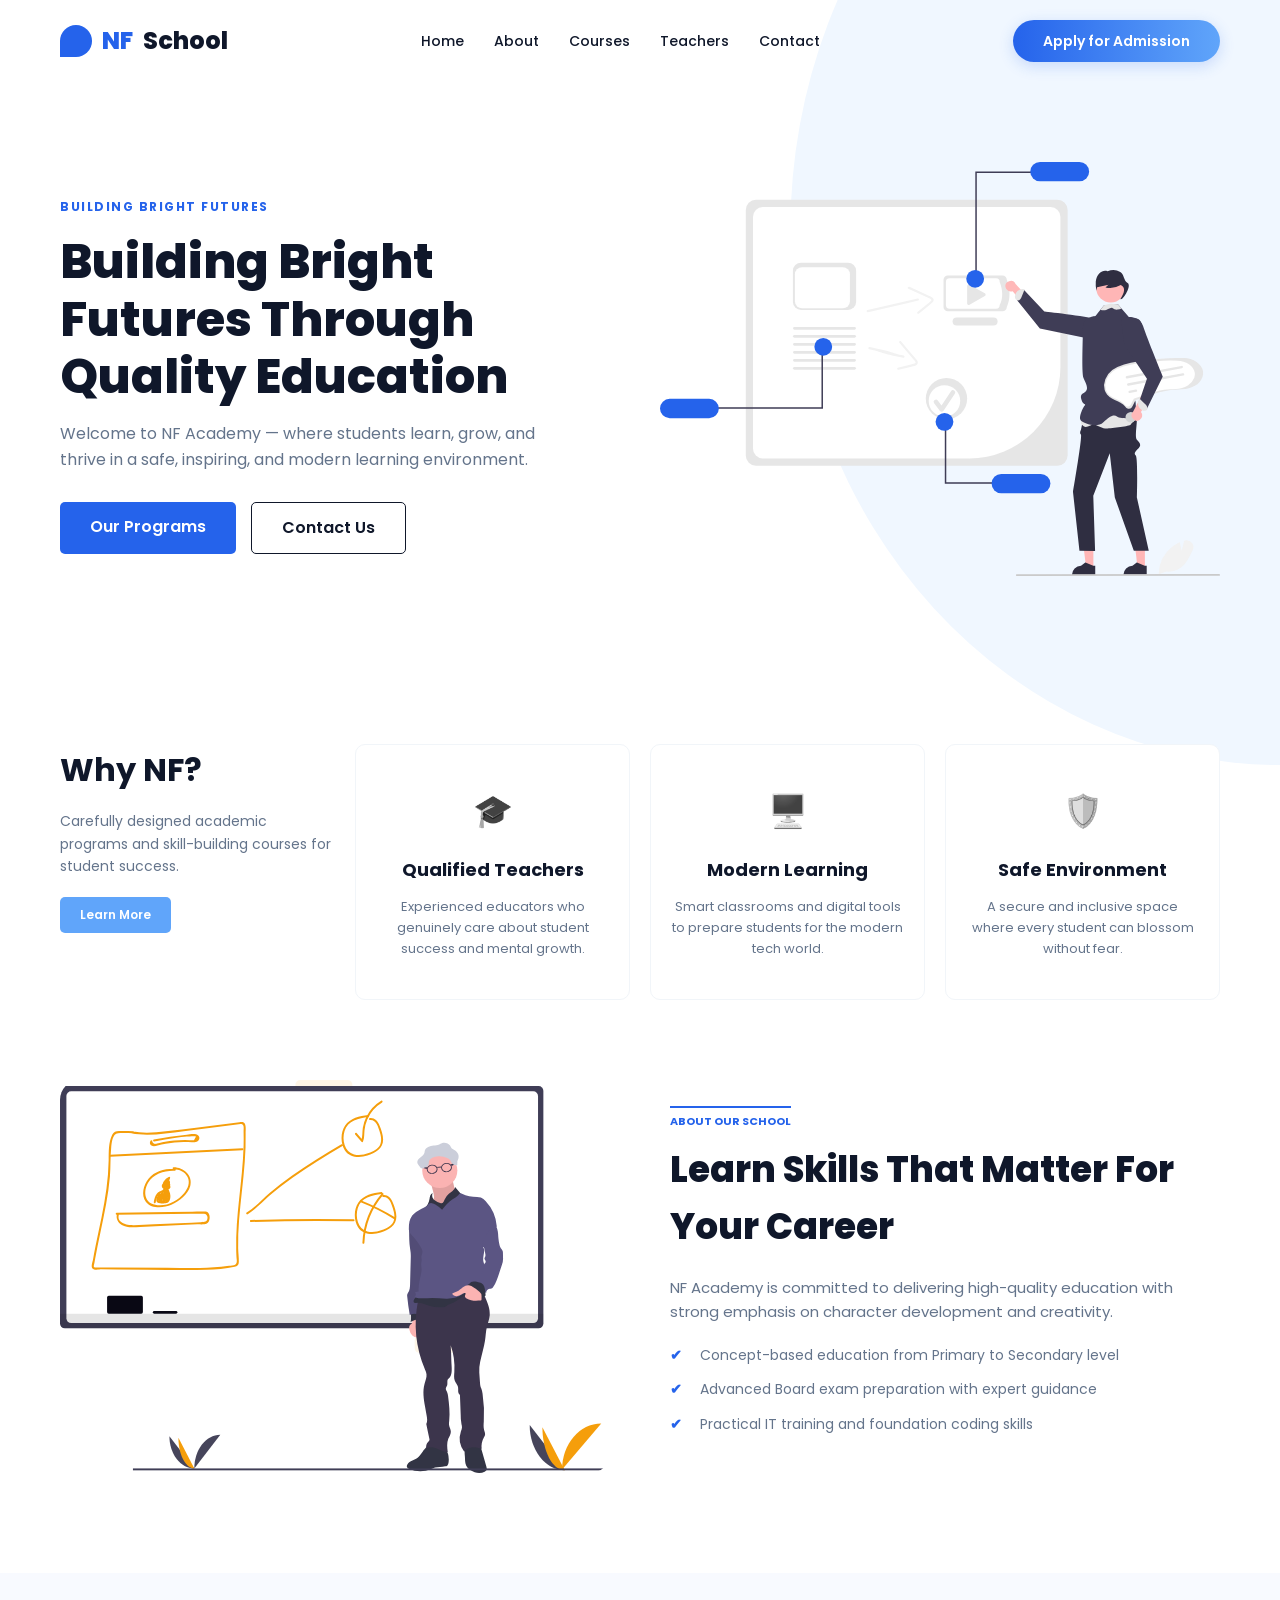
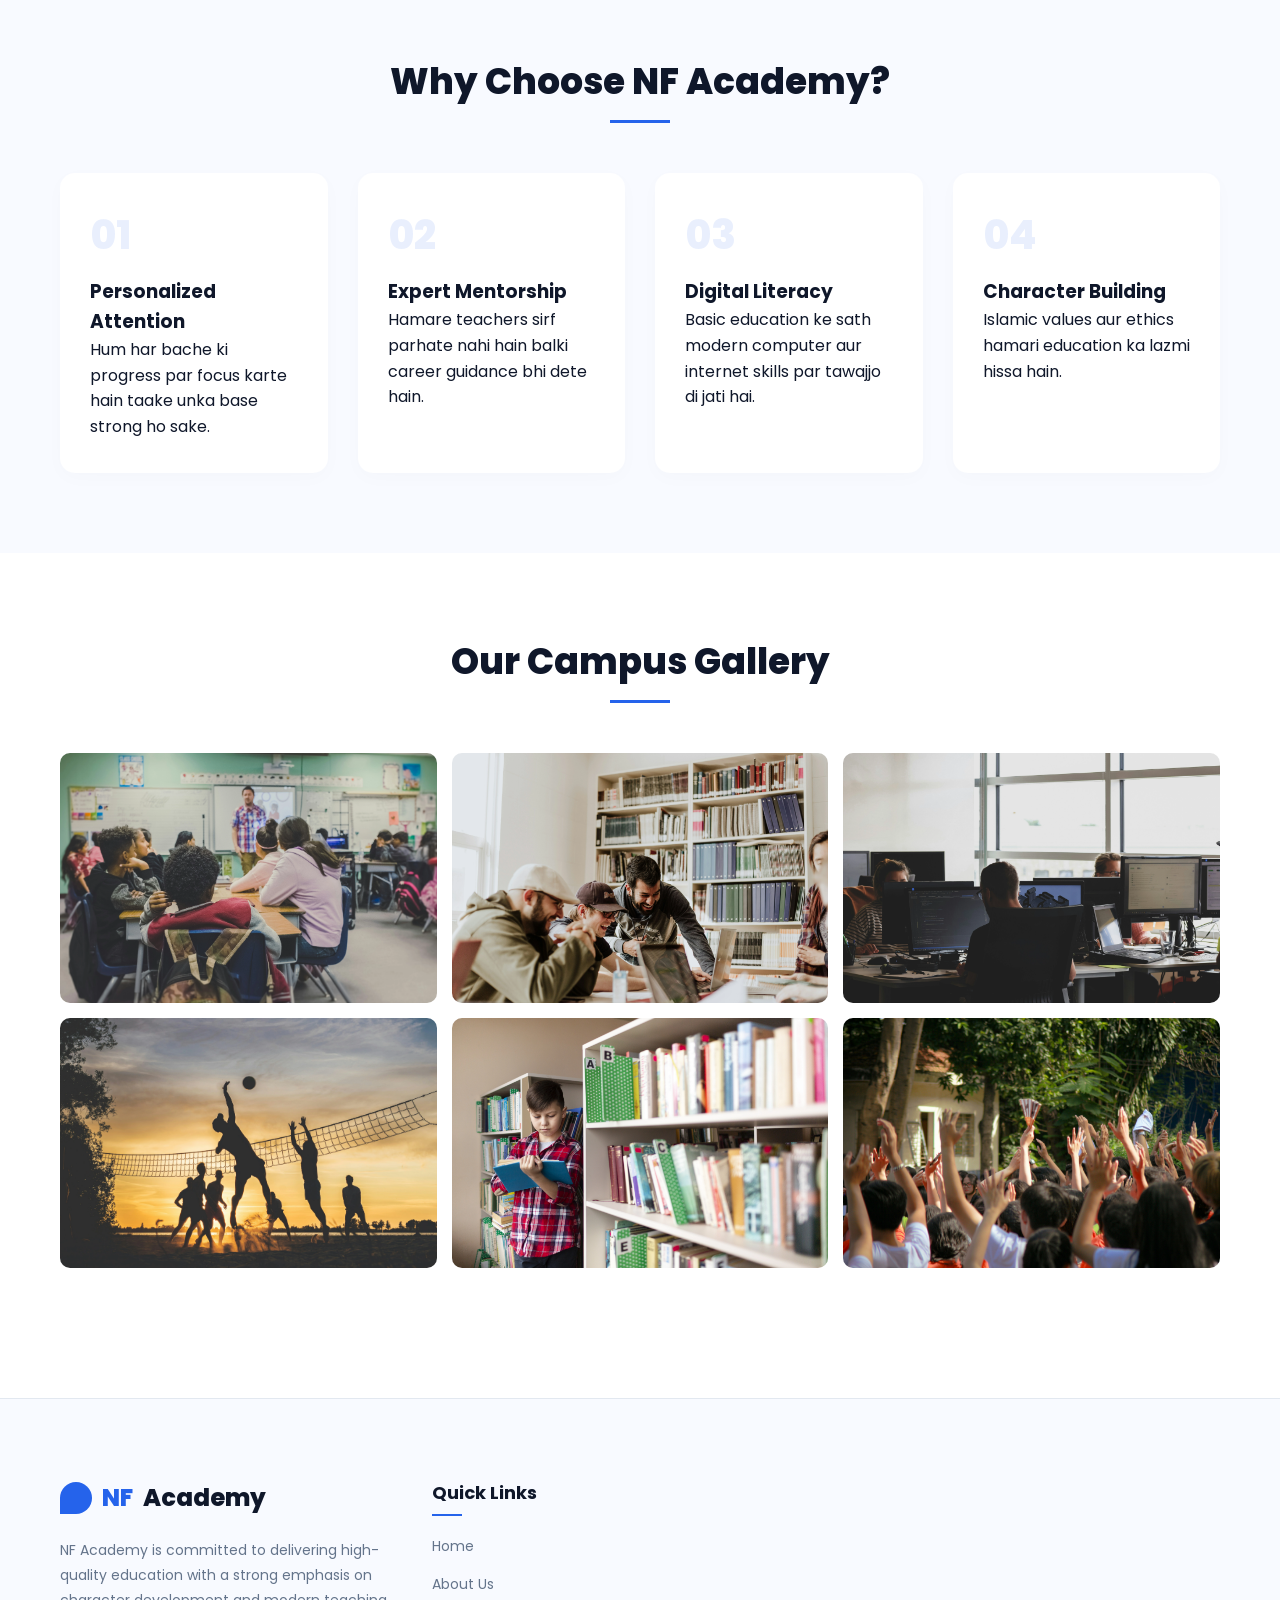
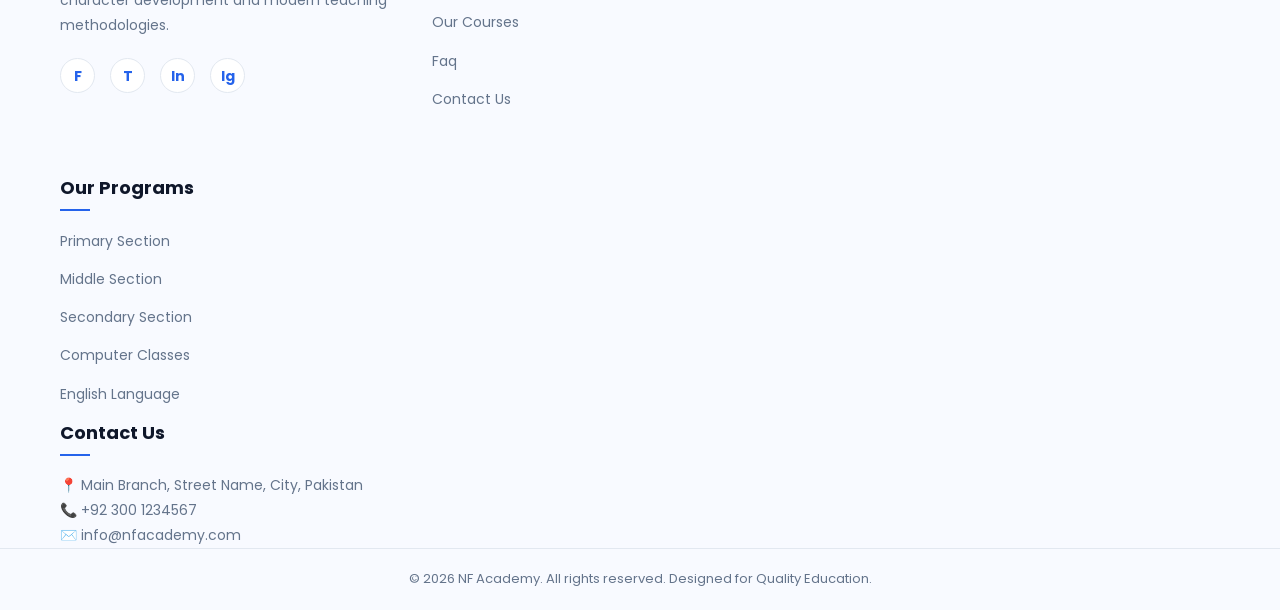
==== commit 1e8b38d3: "FAQ updated" ====
--- a/index.html
+++ b/index.html
@@ -196,15 +196,16 @@
                     </div>
                 </div>
 
-                <div class="footer-col">
+                              <div class="footer-col">
                     <h4>Quick Links</h4>
                     <ul>
-                        <li><a href="#">Home</a></li>
-                        <li><a href="#about">About Us</a></li>
-                        <li><a href="#courses">Our Courses</a></li>
-                        <li><a href="#">Admission</a></li>
-                        <li><a href="#">Contact Us</a></li>
+                        <li><a href="index.html">Home</a></li>
+                        <li><a href="about.html">About Us</a></li>
+                        <li><a href="course.html">Our Courses</a></li>
+                        <li><a href="faq.html">Faq</a></li>
+                        <li><a href="Contacts.html">Contact Us</a></li>
                     </ul>
+                </div>
                 </div>
 
                 <div class="footer-col">
--- a/style.css
+++ b/style.css
@@ -972,7 +972,13 @@
     margin: 60px 0;
     align-items: start;
 }
-
+.main-faq-grid{
+    display: grid;
+    grid-template-columns: 1fr;
+    gap: 40px;
+    margin: 60px 0;
+    align-items: start;
+}
 /* Info Cards */
 .info-container {
     display: flex;
@@ -1100,3 +1106,16 @@
     font-size: 14px;
     line-height: 1.7;
 }
+.error {
+    color: red;
+    font-size: 14px;
+    display: block;
+    margin-bottom: 10px;
+}
+
+
+
+
+
+
+
--- a/responsive.css
+++ b/responsive.css
@@ -1,4 +1,4 @@
-/* =========================================
+/* /* =========================================
    1. BASE STYLES (Desktop & General)
    ========================================= */
 
@@ -195,3 +195,43 @@
 
     .footer-social { justify-content: center; }
 }
+
+
+/* ===== RESPONSIVE ===== */
+@media (max-width: 992px) {
+    .contact-grid {
+        grid-template-columns: 1fr;
+    }
+
+    .faq-grid {
+        grid-template-columns: 1fr;
+    }
+
+    .footer-grid {
+        grid-template-columns: 1fr 1fr;
+    }
+
+    nav {
+        display: none;
+    }
+
+    .menu-toggle {
+        display: block;
+    }
+}
+
+@media (max-width: 600px) {
+    .form-row {
+        grid-template-columns: 1fr;
+    }
+
+    .footer-grid {
+        grid-template-columns: 1fr;
+    }
+
+    .contact-hero h1 {
+        font-size: 32px !important;
+    }
+}
+
+ 
